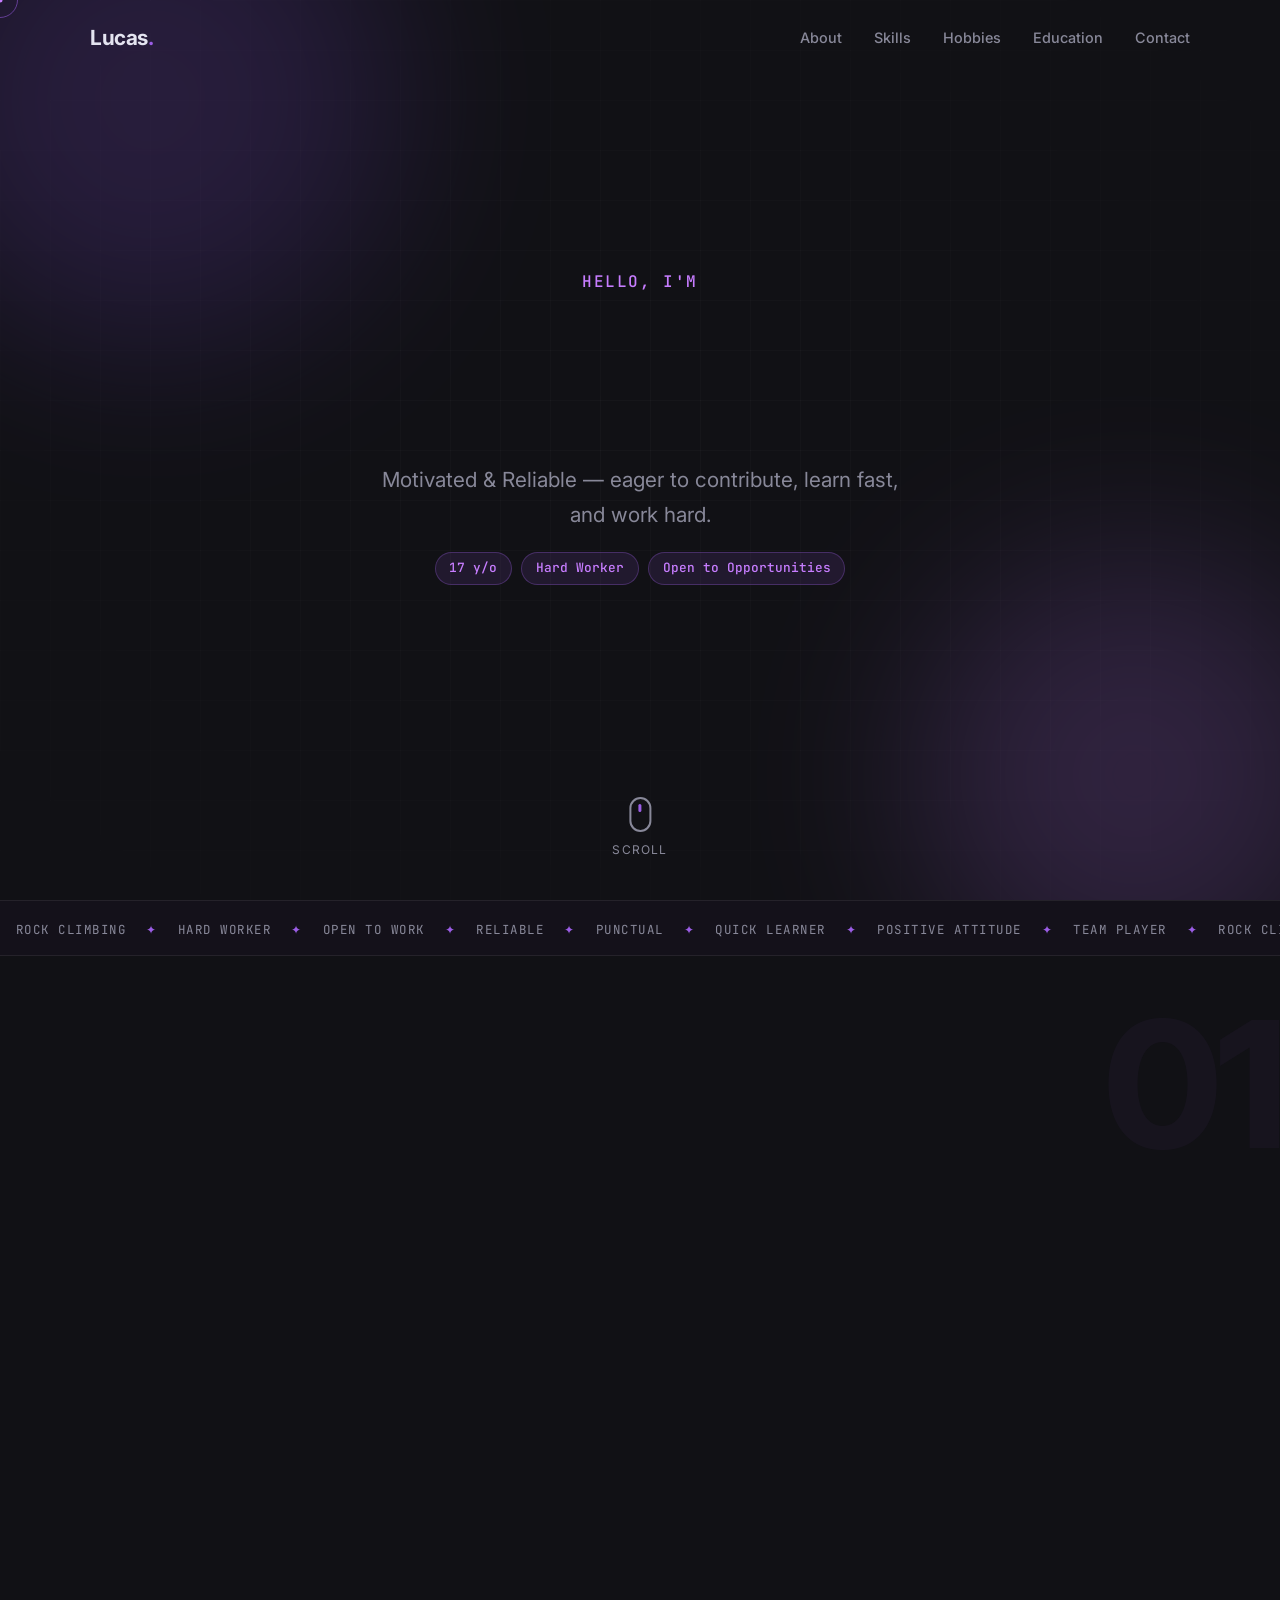
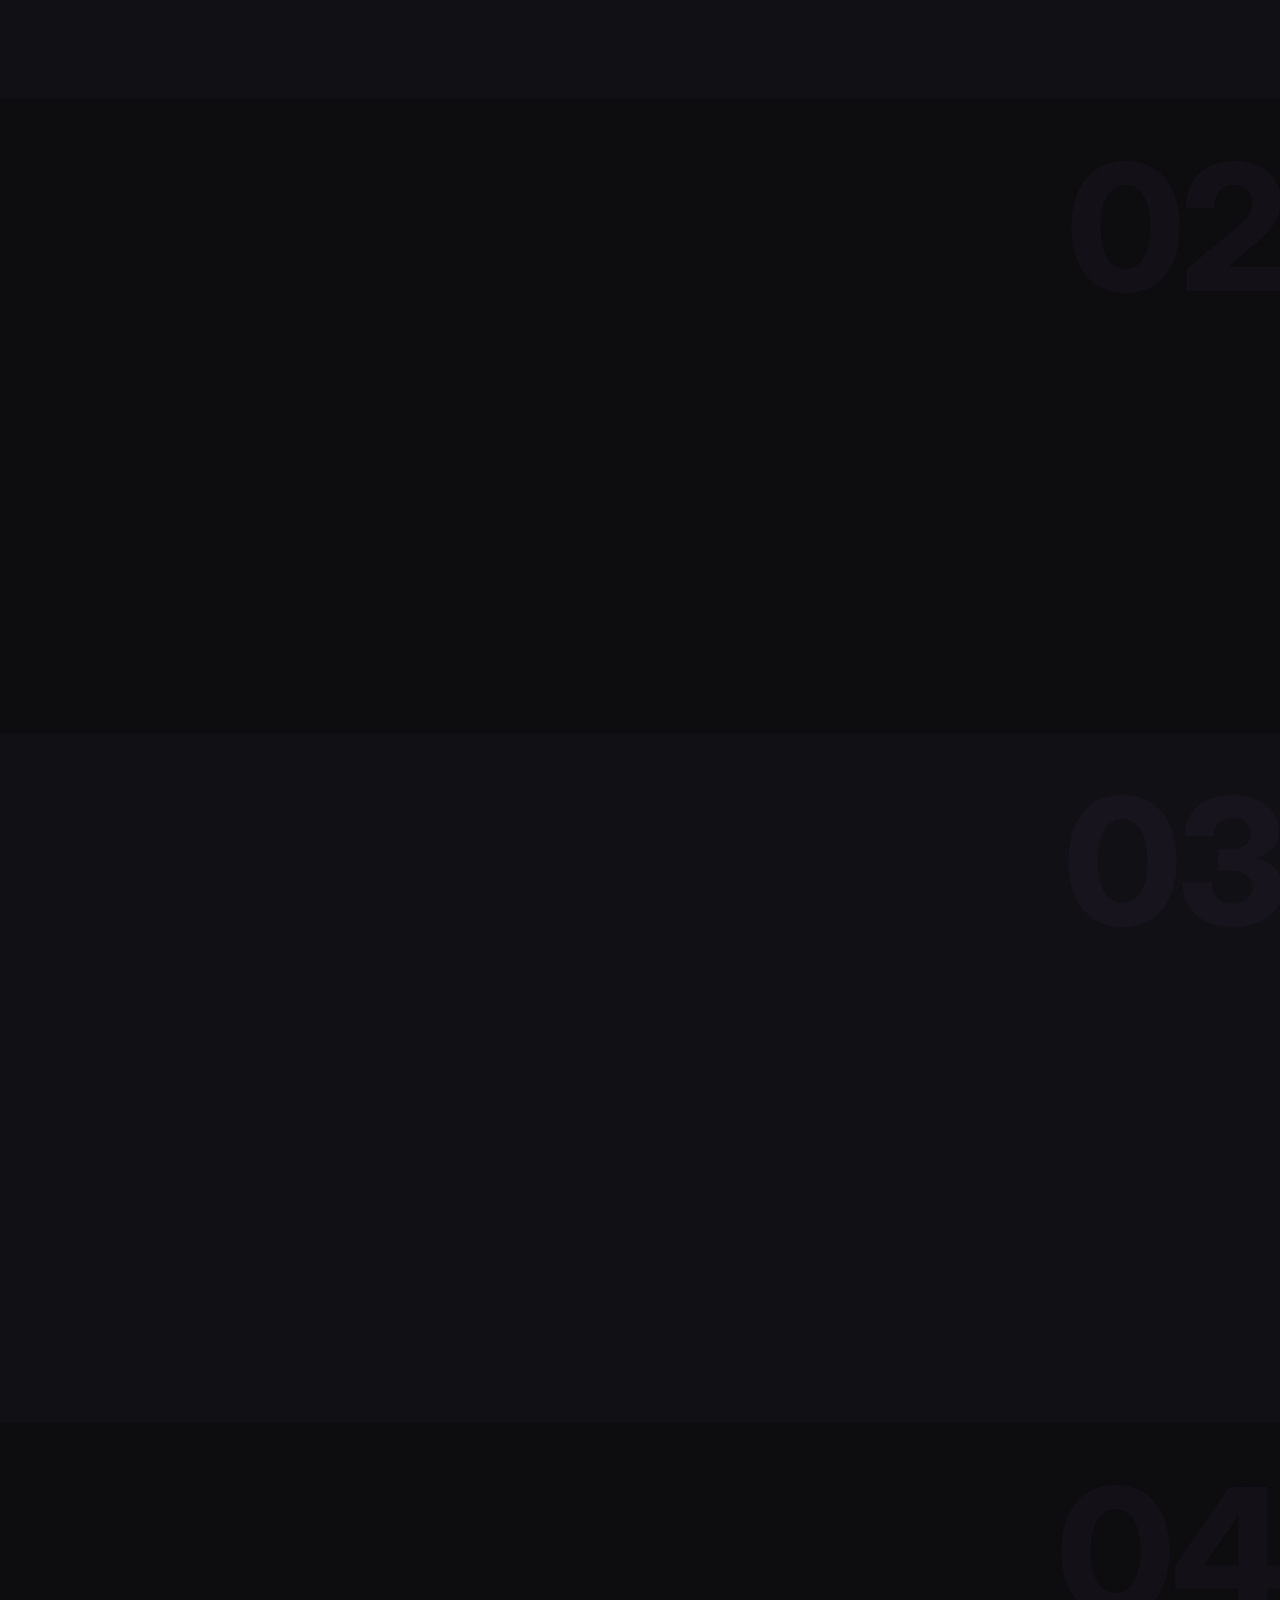
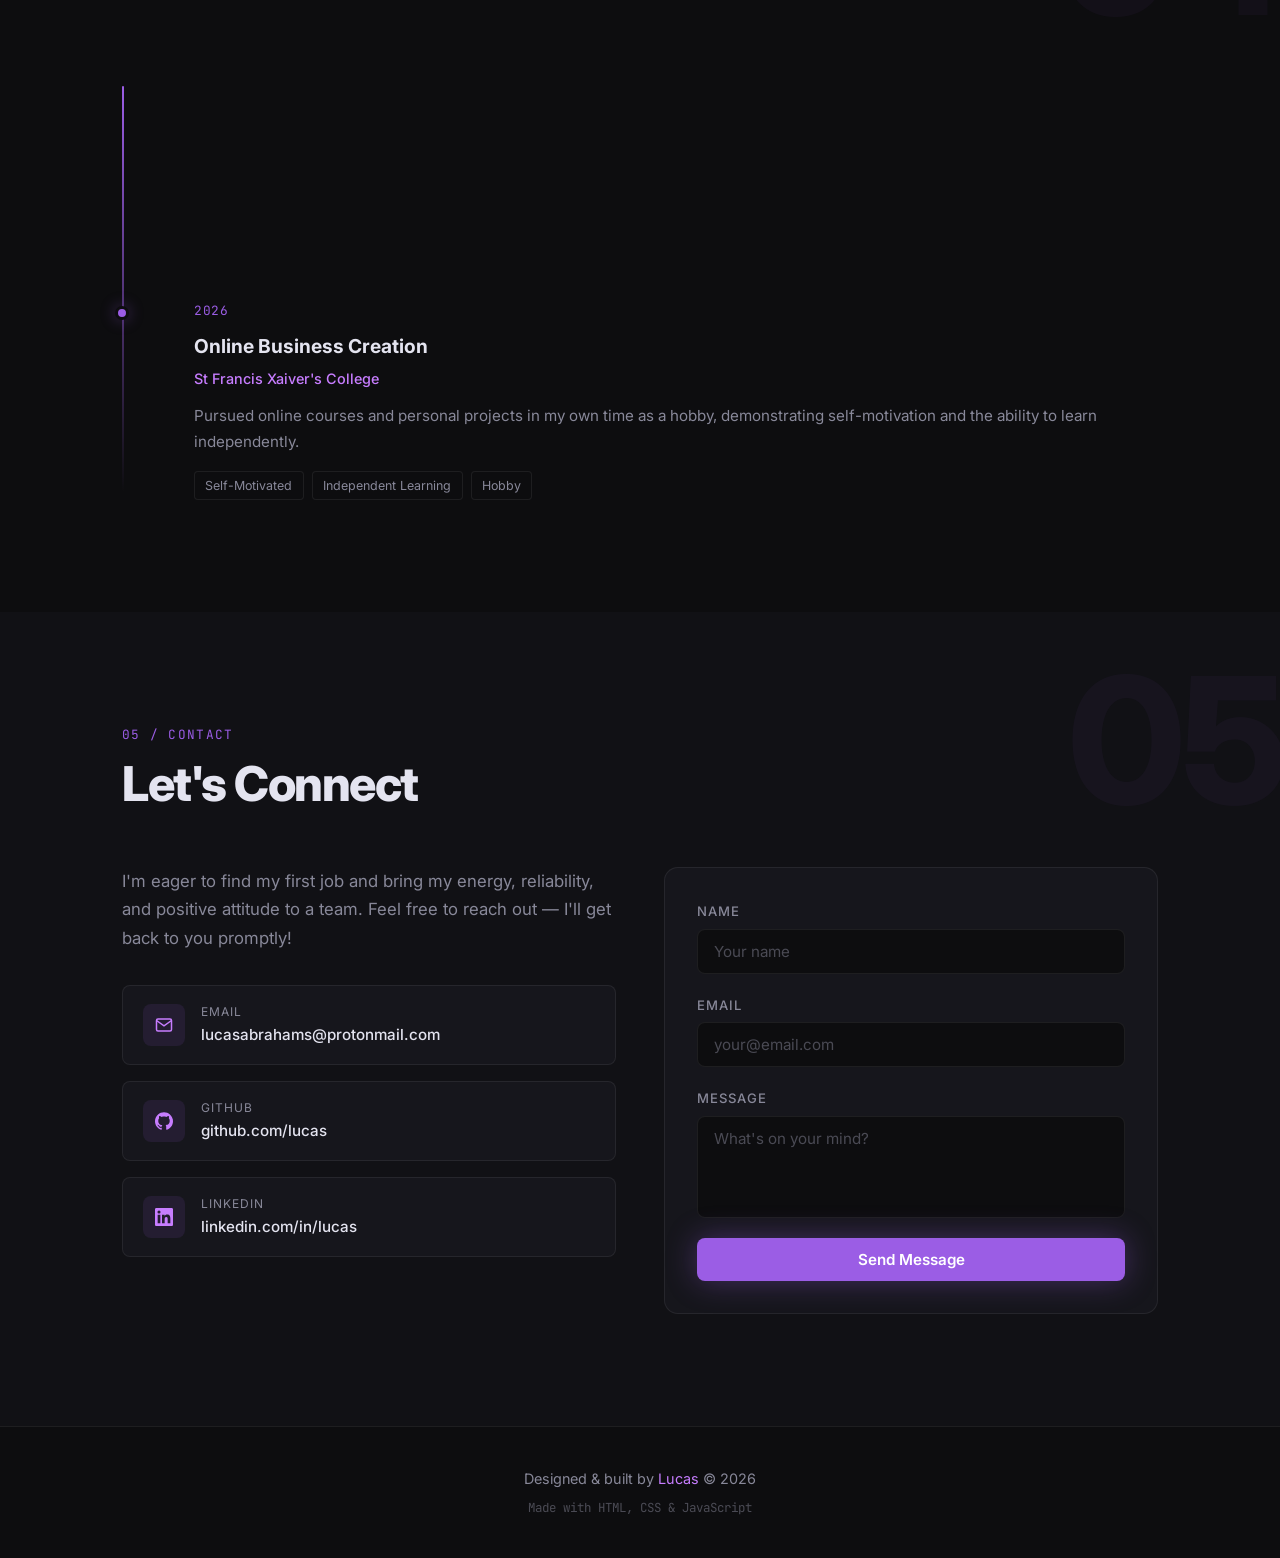
==== main.html @ 0adaca7f "firstPush" ====
<!DOCTYPE html>
<html lang="en">
<head>
  <meta charset="UTF-8" />
  <meta name="viewport" content="width=device-width, initial-scale=1.0" />
  <title>Lucas — Resume</title>
  <link rel="stylesheet" href="style.css" />
  <link rel="preconnect" href="https://fonts.googleapis.com" />
  <link rel="preconnect" href="https://fonts.gstatic.com" crossorigin />
  <link href="https://fonts.googleapis.com/css2?family=Inter:wght@300;400;500;600;700;800&family=JetBrains+Mono:wght@400;500&display=swap" rel="stylesheet" />
</head>
<body>

  <!-- LOADER -->
  <div id="loader">
    <div class="loader-inner">
      <div class="loader-name">Lucas<span class="accent">.</span></div>
      <div class="loader-bar"><div class="loader-fill"></div></div>
    </div>
  </div>

  <!-- CUSTOM CURSOR -->
  <div id="cursor-ring"></div>
  <div id="cursor-dot"></div>

  <!-- SCROLL PROGRESS -->
  <div id="scroll-progress"></div>

  <!-- NAV -->
  <nav id="navbar">
    <div class="nav-inner">
      <span class="nav-logo">Lucas<span class="accent">.</span></span>
      <ul class="nav-links">
        <li><a href="#about">About</a></li>
        <li><a href="#skills">Skills</a></li>
        <li><a href="#projects">Hobbies</a></li>
        <li><a href="#education">Education</a></li>
        <li><a href="#contact">Contact</a></li>
      </ul>
    </div>
  </nav>

  <!-- HERO -->
  <section id="hero">
    <div class="hero-bg">
      <div class="blob blob-1"></div>
      <div class="blob blob-2"></div>
      <div class="grid-overlay"></div>
    </div>
    <div class="hero-content">
      <p class="hero-eyebrow">Hello, I'm</p>
      <h1 class="hero-name" id="hero-name">Lucas</h1>
      <p class="hero-tagline">Motivated &amp; Reliable — eager to contribute, learn fast, and work hard.</p>
      <div class="hero-badges">
        <span class="badge">17 y/o</span>
        <span class="badge">Hard Worker</span>
        <span class="badge">Open to Opportunities</span>
      </div>
      <div class="hero-cta">
        <a href="#about" class="btn btn-primary">About Me</a>
        <a href="#contact" class="btn btn-ghost">Get in Touch</a>
      </div>
    </div>
    <div class="scroll-indicator">
      <div class="mouse"><div class="wheel"></div></div>
      <span>Scroll</span>
    </div>
  </section>

  <!-- MARQUEE -->
  <div class="marquee-strip">
    <div class="marquee-track">
      <span>Rock Climbing</span><span class="msep">✦</span>
      <span>Hard Worker</span><span class="msep">✦</span>
      <span>Open to Work</span><span class="msep">✦</span>
      <span>Reliable</span><span class="msep">✦</span>
      <span>Punctual</span><span class="msep">✦</span>
      <span>Quick Learner</span><span class="msep">✦</span>
      <span>Positive Attitude</span><span class="msep">✦</span>
      <span>Team Player</span><span class="msep">✦</span>
      <span>Rock Climbing</span><span class="msep">✦</span>
      <span>Hard Worker</span><span class="msep">✦</span>
      <span>Open to Work</span><span class="msep">✦</span>
      <span>Reliable</span><span class="msep">✦</span>
      <span>Punctual</span><span class="msep">✦</span>
      <span>Quick Learner</span><span class="msep">✦</span>
      <span>Positive Attitude</span><span class="msep">✦</span>
      <span>Team Player</span><span class="msep">✦</span>
    </div>
  </div>

  <!-- ABOUT -->
  <section id="about">
    <span class="section-num">01</span>
    <div class="container">
      <div class="section-header reveal">
        <span class="section-tag">01 / About</span>
        <h2>Who I Am</h2>
      </div>
      <div class="about-grid">
        <div class="about-text reveal-left">
          <p>I'm a 17-year-old high school student looking for my first job. I'm punctual, reliable, and a fast learner who picks up new skills quickly and works well with others.</p>
          <p>Outside of school, I enjoy rock climbing and tinkering with coding as a hobby. Both have taught me persistence, focus, and how to stay calm under pressure.</p>
          <div class="about-stats">
            <div class="stat">
              <span class="stat-number accent-text">✓</span>
              <span class="stat-label">Punctual &amp; Reliable</span>
            </div>
            <div class="stat">
              <span class="stat-number accent-text">⛰</span>
              <span class="stat-label">Rock Climber</span>
            </div>
            <div class="stat">
              <span class="stat-number accent-text">⚡</span>
              <span class="stat-label">Quick Learner</span>
            </div>
          </div>
        </div>
        <div class="about-card reveal-right">
          <div class="card-inner">
            <div class="profile-avatar">L</div>
            <div class="profile-info">
              <h3>Lucas</h3>
              <p>Student &amp; First-Time Job Seeker</p>
            </div>
            <ul class="profile-details">
              <li><span class="detail-icon">📍</span> <span>Your City, Country</span></li>
              <li><span class="detail-icon">🎓</span> <span>High School Senior</span></li>
              <li><span class="detail-icon">💼</span> <span>Seeking first job</span></li>
              <li><span class="detail-icon">🌐</span> <span>English (Native)</span></li>
            </ul>
          </div>
        </div>
      </div>
    </div>
  </section>

  <!-- SKILLS -->
  <section id="skills">
    <span class="section-num">02</span>
    <div class="container">
      <div class="section-header reveal">
        <span class="section-tag">02 / Skills</span>
        <h2>What I Bring</h2>
      </div>
      <div class="skills-grid">

        <div class="skill-category reveal">
          <h3>Work Skills</h3>
          <div class="tag-cloud">
            <span class="tag">Customer Service</span>
            <span class="tag">Cash Handling</span>
            <span class="tag">Teamwork</span>
            <span class="tag">Attention to Detail</span>
            <span class="tag">Time Management</span>
            <span class="tag">Following Instructions</span>
          </div>
        </div>

        <div class="skill-category reveal">
          <h3>Strengths</h3>
          <div class="tag-cloud">
            <span class="tag">Reliability</span>
            <span class="tag">Punctuality</span>
            <span class="tag">Fast Learner</span>
            <span class="tag">Positive Attitude</span>
            <span class="tag">Self-Motivated</span>
          </div>
        </div>

        <div class="skill-category reveal">
          <h3>Soft Skills</h3>
          <div class="tag-cloud">
            <span class="tag">Communication</span>
            <span class="tag">Problem Solving</span>
            <span class="tag">Team Player</span>
            <span class="tag">Adaptability</span>
            <span class="tag">Creative Thinking</span>
            <span class="tag">Calm Under Pressure</span>
          </div>
        </div>

      </div>
    </div>
  </section>

  <!-- HOBBIES -->
  <section id="projects">
    <span class="section-num">03</span>
    <div class="container">
      <div class="section-header reveal">
        <span class="section-tag">03 / Hobbies</span>
        <h2>What I'm Into</h2>
      </div>
      <div class="projects-grid">

        <div class="project-card reveal-left">
          <div class="project-top">
            <div class="project-icon">🧗</div>
          </div>
          <h3>Rock Climbing</h3>
          <p>I've been climbing for a couple of years and it's become a big part of my life. It's taught me persistence, focus, and how to break big problems into smaller steps — skills I carry into everything I do.</p>
          <div class="project-tags">
            <span>Bouldering</span><span>Top Rope</span><span>Goal Setting</span><span>Persistence</span>
          </div>
        </div>

        <div class="project-card reveal-right">
          <div class="project-top">
            <div class="project-icon">💻</div>
          </div>
          <h3>Coding (Hobby)</h3>
          <p>In my spare time I enjoy tinkering with code — building small projects like Discord bots and websites just for fun. It's helped me develop strong problem-solving skills and an eye for detail.</p>
          <div class="project-tags">
            <span>Python</span><span>JavaScript</span><span>Personal Projects</span>
          </div>
        </div>

      </div>
    </div>
  </section>

  <!-- EDUCATION -->
  <section id="education">
    <span class="section-num">04</span>
    <div class="container">
      <div class="section-header reveal">
        <span class="section-tag">04 / Education</span>
        <h2>My Journey</h2>
      </div>
      <div class="timeline">

        <div class="timeline-item reveal-left">
          <div class="timeline-dot"></div>
          <div class="timeline-content">
            <span class="timeline-date">2022 — Present</span>
            <h3>High School</h3>
            <p class="timeline-org">St Pius Adamstown</p>
            <p>Developing strong work ethic, time management, and communication skills alongside academic studies.</p>
            <div class="timeline-tags">
              <span>Mathematics</span>
              <span>English</span>
              <span>Extracurriculars</span>
            </div>
          </div>
        </div>

        <div class="timeline-item reveal-left">
          <div class="timeline-dot"></div>
          <div class="timeline-content">
            <span class="timeline-date">2026</span>
            <h3>Online Business Creation</h3>
            <p class="timeline-org">St Francis Xaiver's College</p>
            <p>Pursued online courses and personal projects in my own time as a hobby, demonstrating self-motivation and the ability to learn independently.</p>
            <div class="timeline-tags">
              <span>Self-Motivated</span>
              <span>Independent Learning</span>
              <span>Hobby</span>
            </div>
          </div>
        </div>

      </div>
    </div>
  </section>

  <!-- CONTACT -->
  <section id="contact">
    <span class="section-num">05</span>
    <div class="container">
      <div class="section-header reveal">
        <span class="section-tag">05 / Contact</span>
        <h2>Let's Connect</h2>
      </div>
      <div class="contact-grid">
        <div class="contact-text reveal-left">
          <p>I'm eager to find my first job and bring my energy, reliability, and positive attitude to a team. Feel free to reach out — I'll get back to you promptly!</p>
          <div class="contact-links">
            <a href="mailto:lucasabrahams@protonmail.com" class="contact-link">
              <div class="contact-icon">
                <svg viewBox="0 0 24 24" fill="none" stroke="currentColor" stroke-width="2"><path d="M4 4h16c1.1 0 2 .9 2 2v12c0 1.1-.9 2-2 2H4c-1.1 0-2-.9-2-2V6c0-1.1.9-2 2-2z"/><polyline points="22,6 12,13 2,6"/></svg>
              </div>
              <div>
                <span class="contact-label">Email</span>
                <span class="contact-value">lucasabrahams@protonmail.com</span>
              </div>
            </a>
            <a href="https://github.com/TremendousTips" class="contact-link">
              <div class="contact-icon">
                <svg viewBox="0 0 24 24" fill="currentColor"><path d="M12 .297c-6.63 0-12 5.373-12 12 0 5.303 3.438 9.8 8.205 11.385.6.113.82-.258.82-.577 0-.285-.01-1.04-.015-2.04-3.338.724-4.042-1.61-4.042-1.61C4.422 18.07 3.633 17.7 3.633 17.7c-1.087-.744.084-.729.084-.729 1.205.084 1.838 1.236 1.838 1.236 1.07 1.835 2.809 1.305 3.495.998.108-.776.417-1.305.76-1.605-2.665-.3-5.466-1.332-5.466-5.93 0-1.31.465-2.38 1.235-3.22-.135-.303-.54-1.523.105-3.176 0 0 1.005-.322 3.3 1.23.96-.267 1.98-.399 3-.405 1.02.006 2.04.138 3 .405 2.28-1.552 3.285-1.23 3.285-1.23.645 1.653.24 2.873.12 3.176.765.84 1.23 1.91 1.23 3.22 0 4.61-2.805 5.625-5.475 5.92.42.36.81 1.096.81 2.22 0 1.606-.015 2.896-.015 3.286 0 .315.21.69.825.57C20.565 22.092 24 17.592 24 12.297c0-6.627-5.373-12-12-12"/></svg>
              </div>
              <div>
                <span class="contact-label">GitHub</span>
                <span class="contact-value">github.com/lucas</span>
              </div>
            </a>
            <a href="https://linkedin.com/" class="contact-link">
              <div class="contact-icon">
                <svg viewBox="0 0 24 24" fill="currentColor"><path d="M20.447 20.452h-3.554v-5.569c0-1.328-.027-3.037-1.852-3.037-1.853 0-2.136 1.445-2.136 2.939v5.667H9.351V9h3.414v1.561h.046c.477-.9 1.637-1.85 3.37-1.85 3.601 0 4.267 2.37 4.267 5.455v6.286zM5.337 7.433a2.062 2.062 0 01-2.063-2.065 2.064 2.064 0 112.063 2.065zm1.782 13.019H3.555V9h3.564v11.452zM22.225 0H1.771C.792 0 0 .774 0 1.729v20.542C0 23.227.792 24 1.771 24h20.451C23.2 24 24 23.227 24 22.271V1.729C24 .774 23.2 0 22.222 0h.003z"/></svg>
              </div>
              <div>
                <span class="contact-label">LinkedIn</span>
                <span class="contact-value">linkedin.com/in/lucas</span>
              </div>
            </a>
          </div>
        </div>
        <form class="contact-form reveal-right" onsubmit="handleSubmit(event)">
          <div class="form-group">
            <label for="name">Name</label>
            <input type="text" id="name" placeholder="Your name" required />
          </div>
          <div class="form-group">
            <label for="email">Email</label>
            <input type="email" id="email" placeholder="your@email.com" required />
          </div>
          <div class="form-group">
            <label for="message">Message</label>
            <textarea id="message" rows="4" placeholder="What's on your mind?" required></textarea>
          </div>
          <button type="submit" class="btn btn-primary btn-full">Send Message</button>
        </form>
      </div>
    </div>
  </section>

  <!-- FOOTER -->
  <footer>
    <div class="container">
      <p>Designed &amp; built by <span class="accent-text">Lucas</span> &copy; 2026</p>
      <p class="footer-sub">Made with HTML, CSS &amp; JavaScript</p>
    </div>
  </footer>

  <script>
    // ============================================================
    // LOADER
    // ============================================================
    const loader = document.getElementById('loader');

    window.addEventListener('load', () => {
      setTimeout(() => {
        loader.classList.add('hidden');
        startHeroAnimations();
        initObservers();
      }, 1500);
    });

    // ============================================================
    // HERO ANIMATIONS
    // ============================================================
    function startHeroAnimations() {
      // Typewriter for eyebrow
      const eyebrow = document.querySelector('.hero-eyebrow');
      const fullText = eyebrow.textContent;
      eyebrow.textContent = '';
      eyebrow.style.opacity = '1';
      let i = 0;
      const type = setInterval(() => {
        eyebrow.textContent += fullText[i++];
        if (i >= fullText.length) clearInterval(type);
      }, 65);

      // Letter-by-letter name
      const nameEl = document.getElementById('hero-name');
      nameEl.innerHTML = 'Lucas'.split('').map((l, idx) =>
        `<span class="letter" style="animation-delay:${0.15 + idx * 0.1}s">${l}</span>`
      ).join('');

      // Staggered fade-ups for remaining hero elements
      ['.hero-tagline', '.hero-badges', '.hero-cta'].forEach((sel, idx) => {
        const el = document.querySelector(sel);
        setTimeout(() => el.classList.add('visible'), 650 + idx * 180);
      });
    }

    // ============================================================
    // SCROLL REVEAL OBSERVERS
    // ============================================================
    function initObservers() {
      const revealObs = new IntersectionObserver((entries) => {
        entries.forEach(entry => {
          if (entry.isIntersecting) {
            entry.target.classList.add('visible');
            // Float the about card after its reveal finishes
            if (entry.target.classList.contains('about-card')) {
              setTimeout(() => entry.target.classList.add('floating'), 1000);
            }
            revealObs.unobserve(entry.target);
          }
        });
      }, { threshold: 0.1, rootMargin: '0px 0px -60px 0px' });

      document.querySelectorAll('.reveal, .reveal-left, .reveal-right, .reveal-scale').forEach(el => {
        revealObs.observe(el);
      });

      // Stagger tags within each tag-cloud
      document.querySelectorAll('.tag-cloud').forEach(cloud => {
        const tags = cloud.querySelectorAll('.tag');
        tags.forEach((tag, i) => {
          tag.style.opacity = '0';
          tag.style.transform = 'translateY(16px) scale(0.9)';
          tag.style.transition = `opacity 0.45s ease ${i * 0.07}s, transform 0.45s ease ${i * 0.07}s`;
        });
        const tagObs = new IntersectionObserver(entries => {
          entries.forEach(entry => {
            if (entry.isIntersecting) {
              tags.forEach(tag => {
                tag.style.opacity = '1';
                tag.style.transform = 'none';
              });
              tagObs.unobserve(entry.target);
            }
          });
        }, { threshold: 0.2 });
        tagObs.observe(cloud);
      });
    }

    // ============================================================
    // SCROLL PROGRESS BAR
    // ============================================================
    const progressBar = document.getElementById('scroll-progress');
    window.addEventListener('scroll', () => {
      const pct = (window.scrollY / (document.documentElement.scrollHeight - window.innerHeight)) * 100;
      progressBar.style.width = pct + '%';
    }, { passive: true });

    // ============================================================
    // NAVBAR
    // ============================================================
    const navbar = document.getElementById('navbar');
    window.addEventListener('scroll', () => {
      navbar.classList.toggle('scrolled', window.scrollY > 50);
    }, { passive: true });

    // Active nav link highlight
    const sections = document.querySelectorAll('section[id]');
    const navLinks = document.querySelectorAll('.nav-links a');
    window.addEventListener('scroll', () => {
      let current = '';
      sections.forEach(sec => {
        if (window.scrollY >= sec.offsetTop - 120) current = sec.id;
      });
      navLinks.forEach(link => {
        link.classList.toggle('active', link.getAttribute('href') === '#' + current);
      });
    }, { passive: true });

    // ============================================================
    // SMOOTH SCROLL
    // ============================================================
    document.querySelectorAll('a[href^="#"]').forEach(link => {
      link.addEventListener('click', e => {
        e.preventDefault();
        const target = document.querySelector(link.getAttribute('href'));
        if (target) target.scrollIntoView({ behavior: 'smooth' });
      });
    });

    // ============================================================
    // PARALLAX BLOBS
    // ============================================================
    window.addEventListener('mousemove', e => {
      const x = (e.clientX / window.innerWidth - 0.5) * 30;
      const y = (e.clientY / window.innerHeight - 0.5) * 30;
      document.querySelector('.blob-1').style.transform = `translate(${x}px, ${y}px)`;
      document.querySelector('.blob-2').style.transform = `translate(${-x}px, ${-y}px)`;
    }, { passive: true });

    // ============================================================
    // CUSTOM CURSOR
    // ============================================================
    const cursorRing = document.getElementById('cursor-ring');
    const cursorDot = document.getElementById('cursor-dot');
    let cursorX = 0, cursorY = 0, ringX = 0, ringY = 0;

    document.addEventListener('mousemove', e => {
      cursorX = e.clientX;
      cursorY = e.clientY;
      cursorDot.style.left = cursorX + 'px';
      cursorDot.style.top = cursorY + 'px';
    }, { passive: true });

    (function animateCursorRing() {
      ringX += (cursorX - ringX) * 0.13;
      ringY += (cursorY - ringY) * 0.13;
      cursorRing.style.left = ringX + 'px';
      cursorRing.style.top = ringY + 'px';
      requestAnimationFrame(animateCursorRing);
    })();

    document.querySelectorAll('a, button, .skill-category, .project-card, .contact-link, .badge').forEach(el => {
      el.addEventListener('mouseenter', () => document.body.classList.add('cursor-hover'));
      el.addEventListener('mouseleave', () => document.body.classList.remove('cursor-hover'));
    });

    // ============================================================
    // CARD 3D TILT
    // ============================================================
    document.querySelectorAll('.project-card, .skill-category').forEach(card => {
      card.addEventListener('mousemove', e => {
        const rect = card.getBoundingClientRect();
        const x = (e.clientX - rect.left) / rect.width - 0.5;
        const y = (e.clientY - rect.top) / rect.height - 0.5;
        card.style.transform = `perspective(900px) rotateY(${x * 10}deg) rotateX(${-y * 10}deg) translateY(-6px)`;
      });
      card.addEventListener('mouseleave', () => {
        card.style.transform = '';
      });
    });

    // ============================================================
    // FORM HANDLER
    // ============================================================
    function handleSubmit(e) {
      e.preventDefault();
      const btn = e.target.querySelector('button');
      btn.textContent = 'Sent!';
      btn.style.background = 'var(--accent)';
      setTimeout(() => { btn.textContent = 'Send Message'; btn.style.background = ''; }, 3000);
    }
  </script>
</body>
</html>
---- style.css ----
/* ============================================
   ROOT & VARIABLES
   ============================================ */
:root {
  --bg:          #0d0d0f;
  --bg-2:        #111115;
  --bg-card:     #16161c;
  --border:      rgba(255,255,255,0.07);
  --text:        #e4e4f0;
  --text-muted:  #888899;
  --accent:      #9b5de5;
  --accent-2:    #c77dff;
  --accent-glow: rgba(155, 93, 229, 0.35);
  --radius:      14px;
  --radius-sm:   8px;
  --transition:  0.3s cubic-bezier(0.25, 0.46, 0.45, 0.94);
}

/* ============================================
   RESET & BASE
   ============================================ */
*, *::before, *::after { box-sizing: border-box; margin: 0; padding: 0; }

html { scroll-behavior: smooth; }

body {
  font-family: 'Inter', system-ui, sans-serif;
  background: var(--bg);
  color: var(--text);
  line-height: 1.7;
  overflow-x: hidden;
}

a { color: inherit; text-decoration: none; }

img { max-width: 100%; }

::selection { background: var(--accent); color: #fff; }

::-webkit-scrollbar { width: 6px; }
::-webkit-scrollbar-track { background: var(--bg); }
::-webkit-scrollbar-thumb { background: var(--accent); border-radius: 3px; }

/* ============================================
   UTILITIES
   ============================================ */
.container {
  max-width: 1100px;
  margin: 0 auto;
  padding: 0 2rem;
}

.accent { color: var(--accent); }
.accent-text { color: var(--accent-2); }

/* ============================================
   SCROLL REVEAL ANIMATION
   ============================================ */
.reveal {
  opacity: 0;
  transform: translateY(50px);
  transition: opacity 0.9s cubic-bezier(0.16, 1, 0.3, 1),
              transform 0.9s cubic-bezier(0.16, 1, 0.3, 1);
}

.reveal.visible {
  opacity: 1;
  transform: none;
}

/* Staggered delay for siblings */
.reveal:nth-child(2) { transition-delay: 0.1s; }
.reveal:nth-child(3) { transition-delay: 0.2s; }
.reveal:nth-child(4) { transition-delay: 0.3s; }

/* ============================================
   NAVBAR
   ============================================ */
#navbar {
  position: fixed;
  top: 0;
  left: 0;
  right: 0;
  z-index: 100;
  padding: 1.25rem 2rem;
  transition: var(--transition);
}

#navbar.scrolled {
  background: rgba(13, 13, 15, 0.85);
  backdrop-filter: blur(20px);
  -webkit-backdrop-filter: blur(20px);
  border-bottom: 1px solid var(--border);
  padding: 0.9rem 2rem;
}

.nav-inner {
  max-width: 1100px;
  margin: 0 auto;
  display: flex;
  align-items: center;
  justify-content: space-between;
}

.nav-logo {
  font-size: 1.3rem;
  font-weight: 700;
  letter-spacing: -0.5px;
}

.nav-links {
  list-style: none;
  display: flex;
  gap: 2rem;
}

.nav-links a {
  font-size: 0.9rem;
  font-weight: 500;
  color: var(--text-muted);
  transition: color var(--transition);
  position: relative;
}

.nav-links a::after {
  content: '';
  position: absolute;
  bottom: -3px;
  left: 0;
  width: 0;
  height: 2px;
  background: var(--accent);
  border-radius: 2px;
  transition: width var(--transition);
}

.nav-links a:hover,
.nav-links a.active {
  color: var(--text);
}

.nav-links a:hover::after,
.nav-links a.active::after {
  width: 100%;
}

/* ============================================
   HERO
   ============================================ */
#hero {
  min-height: 100vh;
  display: flex;
  flex-direction: column;
  align-items: center;
  justify-content: center;
  position: relative;
  text-align: center;
  padding: 6rem 2rem 4rem;
  overflow: hidden;
}

.hero-bg {
  position: absolute;
  inset: 0;
  z-index: 0;
}

.blob {
  position: absolute;
  border-radius: 50%;
  filter: blur(90px);
  opacity: 0.18;
  transition: transform 0.1s ease-out;
}

.blob-1 {
  width: 500px;
  height: 500px;
  background: radial-gradient(circle, #9b5de5, #6a3de8);
  top: -150px;
  left: -100px;
}

.blob-2 {
  width: 450px;
  height: 450px;
  background: radial-gradient(circle, #c77dff, #9b5de5);
  bottom: -100px;
  right: -80px;
}

.grid-overlay {
  position: absolute;
  inset: 0;
  background-image:
    linear-gradient(rgba(255,255,255,0.025) 1px, transparent 1px),
    linear-gradient(90deg, rgba(255,255,255,0.025) 1px, transparent 1px);
  background-size: 50px 50px;
  mask-image: radial-gradient(ellipse 80% 80% at 50% 50%, black, transparent);
}

.hero-content {
  position: relative;
  z-index: 1;
  display: flex;
  flex-direction: column;
  align-items: center;
  gap: 1.2rem;
}

.hero-eyebrow {
  font-size: 1rem;
  font-weight: 500;
  color: var(--accent-2);
  letter-spacing: 0.1em;
  text-transform: uppercase;
  font-family: 'JetBrains Mono', monospace;
}

.hero-name {
  font-size: clamp(4rem, 12vw, 8rem);
  font-weight: 800;
  letter-spacing: -3px;
  line-height: 1;
  background: linear-gradient(135deg, #fff 0%, var(--accent-2) 60%, var(--accent) 100%);
  -webkit-background-clip: text;
  -webkit-text-fill-color: transparent;
  background-clip: text;
}

.hero-tagline {
  font-size: clamp(1rem, 2.5vw, 1.3rem);
  color: var(--text-muted);
  max-width: 520px;
}

.hero-badges {
  display: flex;
  flex-wrap: wrap;
  gap: 0.6rem;
  justify-content: center;
}

.badge {
  background: rgba(155, 93, 229, 0.12);
  border: 1px solid rgba(155, 93, 229, 0.3);
  color: var(--accent-2);
  padding: 0.3rem 0.85rem;
  border-radius: 999px;
  font-size: 0.8rem;
  font-weight: 500;
  font-family: 'JetBrains Mono', monospace;
}

.hero-cta {
  display: flex;
  gap: 1rem;
  flex-wrap: wrap;
  justify-content: center;
  margin-top: 0.5rem;
}

/* ============================================
   BUTTONS
   ============================================ */
.btn {
  display: inline-flex;
  align-items: center;
  gap: 0.5rem;
  padding: 0.75rem 1.75rem;
  border-radius: var(--radius-sm);
  font-size: 0.95rem;
  font-weight: 600;
  cursor: pointer;
  border: none;
  transition: all var(--transition);
  font-family: inherit;
}

.btn-primary {
  background: var(--accent);
  color: #fff;
  box-shadow: 0 0 30px var(--accent-glow);
}

.btn-primary:hover {
  background: var(--accent-2);
  box-shadow: 0 0 50px rgba(155, 93, 229, 0.55);
  transform: translateY(-2px);
}

.btn-ghost {
  background: transparent;
  color: var(--text);
  border: 1px solid var(--border);
}

.btn-ghost:hover {
  border-color: var(--accent);
  color: var(--accent-2);
  transform: translateY(-2px);
}

.btn-full { width: 100%; justify-content: center; }

/* ============================================
   SCROLL INDICATOR
   ============================================ */
.scroll-indicator {
  position: absolute;
  bottom: 2.5rem;
  left: 50%;
  transform: translateX(-50%);
  display: flex;
  flex-direction: column;
  align-items: center;
  gap: 0.5rem;
  color: var(--text-muted);
  font-size: 0.75rem;
  letter-spacing: 0.1em;
  text-transform: uppercase;
  animation: bounce 2s ease-in-out infinite;
}

.mouse {
  width: 22px;
  height: 35px;
  border: 2px solid var(--text-muted);
  border-radius: 12px;
  display: flex;
  justify-content: center;
  padding-top: 5px;
}

.wheel {
  width: 3px;
  height: 8px;
  background: var(--accent);
  border-radius: 2px;
  animation: scroll-wheel 1.5s ease-in-out infinite;
}

@keyframes scroll-wheel {
  0%, 100% { opacity: 1; transform: translateY(0); }
  50% { opacity: 0.4; transform: translateY(6px); }
}

@keyframes bounce {
  0%, 100% { transform: translateX(-50%) translateY(0); }
  50% { transform: translateX(-50%) translateY(-6px); }
}

/* ============================================
   SECTIONS
   ============================================ */
section {
  padding: 7rem 0;
}

section:nth-child(even) {
  background: var(--bg-2);
}

.section-header {
  margin-bottom: 3.5rem;
}

.section-tag {
  font-family: 'JetBrains Mono', monospace;
  font-size: 0.8rem;
  color: var(--accent);
  letter-spacing: 0.1em;
  text-transform: uppercase;
  display: block;
  margin-bottom: 0.75rem;
}

.section-header h2 {
  font-size: clamp(2rem, 5vw, 3rem);
  font-weight: 800;
  letter-spacing: -1.5px;
  line-height: 1.1;
}

/* ============================================
   ABOUT
   ============================================ */
.about-grid {
  display: grid;
  grid-template-columns: 1fr 320px;
  gap: 3rem;
  align-items: start;
}

.about-text p {
  color: var(--text-muted);
  margin-bottom: 1.2rem;
  font-size: 1.05rem;
}

.about-stats {
  display: flex;
  gap: 2.5rem;
  margin-top: 2rem;
}

.stat { display: flex; flex-direction: column; }

.stat-number {
  font-size: 2.5rem;
  font-weight: 800;
  letter-spacing: -1px;
  line-height: 1;
}

.stat-label {
  font-size: 0.8rem;
  color: var(--text-muted);
  margin-top: 0.25rem;
  font-weight: 500;
}

.about-card {
  background: var(--bg-card);
  border: 1px solid var(--border);
  border-radius: var(--radius);
  overflow: hidden;
}

.card-inner { padding: 2rem; }

.profile-avatar {
  width: 70px;
  height: 70px;
  border-radius: 50%;
  background: linear-gradient(135deg, var(--accent), var(--accent-2));
  display: flex;
  align-items: center;
  justify-content: center;
  font-size: 2rem;
  font-weight: 800;
  color: #fff;
  margin-bottom: 1rem;
  box-shadow: 0 0 30px var(--accent-glow);
}

.profile-info h3 {
  font-size: 1.2rem;
  font-weight: 700;
  margin-bottom: 0.15rem;
}

.profile-info p { color: var(--accent-2); font-size: 0.9rem; margin-bottom: 1.25rem; }

.profile-details {
  list-style: none;
  display: flex;
  flex-direction: column;
  gap: 0.75rem;
}

.profile-details li {
  display: flex;
  align-items: center;
  gap: 0.75rem;
  font-size: 0.9rem;
  color: var(--text-muted);
}

.detail-icon { font-size: 1rem; }

/* ============================================
   SKILLS
   ============================================ */
.skills-grid {
  display: grid;
  grid-template-columns: 1fr 1fr 1fr;
  gap: 1.5rem;
}

.skill-category {
  background: var(--bg-card);
  border: 1px solid var(--border);
  border-radius: var(--radius);
  padding: 1.75rem;
  transition: border-color var(--transition), transform var(--transition);
}

.skill-category:hover {
  border-color: rgba(155, 93, 229, 0.3);
  transform: translateY(-4px);
}

.skill-category h3 {
  font-size: 1rem;
  font-weight: 600;
  margin-bottom: 1.5rem;
  color: var(--accent-2);
  letter-spacing: 0.05em;
  text-transform: uppercase;
  font-size: 0.8rem;
}

.skill-list { display: flex; flex-direction: column; gap: 1rem; }

.skill-item { display: flex; flex-direction: column; gap: 0.4rem; }

.skill-name { font-size: 0.9rem; font-weight: 500; }

.skill-bar {
  height: 5px;
  background: var(--border);
  border-radius: 3px;
  overflow: hidden;
}

.skill-fill {
  height: 100%;
  width: 0;
  background: linear-gradient(90deg, var(--accent), var(--accent-2));
  border-radius: 3px;
  transition: width 1s ease 0.3s;
}

.skill-item.visible .skill-fill { width: var(--pct); }

.tag-cloud {
  display: flex;
  flex-wrap: wrap;
  gap: 0.5rem;
}

.tag {
  background: rgba(155, 93, 229, 0.1);
  border: 1px solid rgba(155, 93, 229, 0.2);
  color: var(--text-muted);
  padding: 0.35rem 0.75rem;
  border-radius: 999px;
  font-size: 0.8rem;
  transition: all var(--transition);
}

.tag:hover {
  background: rgba(155, 93, 229, 0.2);
  color: var(--accent-2);
  border-color: var(--accent);
}

/* ============================================
   PROJECTS
   ============================================ */
.projects-grid {
  display: grid;
  grid-template-columns: repeat(2, 1fr);
  gap: 1.5rem;
}

.project-card {
  background: var(--bg-card);
  border: 1px solid var(--border);
  border-radius: var(--radius);
  padding: 2rem;
  display: flex;
  flex-direction: column;
  gap: 1rem;
  transition: border-color var(--transition), transform var(--transition), box-shadow var(--transition);
}

.project-card:hover {
  border-color: rgba(155, 93, 229, 0.4);
  transform: translateY(-6px);
  box-shadow: 0 20px 60px rgba(0,0,0,0.4), 0 0 40px var(--accent-glow);
}

.project-top {
  display: flex;
  align-items: center;
  justify-content: space-between;
}

.project-icon { font-size: 2rem; }

.project-links {
  display: flex;
  gap: 0.75rem;
}

.icon-link {
  width: 36px;
  height: 36px;
  display: flex;
  align-items: center;
  justify-content: center;
  border-radius: var(--radius-sm);
  border: 1px solid var(--border);
  color: var(--text-muted);
  transition: all var(--transition);
}

.icon-link svg { width: 16px; height: 16px; }

.icon-link:hover {
  border-color: var(--accent);
  color: var(--accent-2);
  background: rgba(155, 93, 229, 0.1);
}

.project-card h3 {
  font-size: 1.15rem;
  font-weight: 700;
}

.project-card p { color: var(--text-muted); font-size: 0.92rem; line-height: 1.65; }

.project-tags {
  display: flex;
  gap: 0.5rem;
  flex-wrap: wrap;
  margin-top: auto;
}

.project-tags span {
  font-family: 'JetBrains Mono', monospace;
  font-size: 0.75rem;
  color: var(--accent-2);
  background: rgba(155, 93, 229, 0.1);
  padding: 0.2rem 0.6rem;
  border-radius: 4px;
}

/* ============================================
   TIMELINE / EDUCATION
   ============================================ */
.timeline {
  position: relative;
  padding-left: 2rem;
}

.timeline::before {
  content: '';
  position: absolute;
  left: 0;
  top: 8px;
  bottom: 8px;
  width: 2px;
  background: linear-gradient(to bottom, var(--accent), transparent);
  border-radius: 2px;
}

.timeline-item {
  position: relative;
  padding-left: 2.5rem;
  padding-bottom: 3rem;
}

.timeline-item:last-child { padding-bottom: 0; }

.timeline-dot {
  position: absolute;
  left: -2.45rem;
  top: 6px;
  width: 14px;
  height: 14px;
  border-radius: 50%;
  background: var(--accent);
  border: 3px solid var(--bg);
  box-shadow: 0 0 15px var(--accent-glow);
}

.timeline-date {
  font-family: 'JetBrains Mono', monospace;
  font-size: 0.8rem;
  color: var(--accent);
  letter-spacing: 0.05em;
  display: block;
  margin-bottom: 0.5rem;
}

.timeline-content h3 {
  font-size: 1.2rem;
  font-weight: 700;
  margin-bottom: 0.25rem;
}

.timeline-org {
  color: var(--accent-2);
  font-size: 0.9rem;
  font-weight: 500;
  margin-bottom: 0.75rem;
}

.timeline-content > p:last-of-type {
  color: var(--text-muted);
  font-size: 0.95rem;
  margin-bottom: 1rem;
}

.timeline-tags {
  display: flex;
  gap: 0.5rem;
  flex-wrap: wrap;
}

.timeline-tags span {
  font-size: 0.78rem;
  padding: 0.2rem 0.65rem;
  background: var(--bg);
  border: 1px solid var(--border);
  border-radius: 4px;
  color: var(--text-muted);
}

/* ============================================
   CONTACT
   ============================================ */
.contact-grid {
  display: grid;
  grid-template-columns: 1fr 1fr;
  gap: 3rem;
  align-items: start;
}

.contact-text p {
  color: var(--text-muted);
  font-size: 1.05rem;
  margin-bottom: 2rem;
}

.contact-links {
  display: flex;
  flex-direction: column;
  gap: 1rem;
}

.contact-link {
  display: flex;
  align-items: center;
  gap: 1rem;
  padding: 1rem 1.25rem;
  background: var(--bg-card);
  border: 1px solid var(--border);
  border-radius: var(--radius-sm);
  transition: all var(--transition);
}

.contact-link:hover {
  border-color: var(--accent);
  transform: translateX(4px);
  background: rgba(155, 93, 229, 0.06);
}

.contact-icon {
  width: 42px;
  height: 42px;
  display: flex;
  align-items: center;
  justify-content: center;
  background: rgba(155, 93, 229, 0.1);
  border-radius: var(--radius-sm);
  color: var(--accent-2);
  flex-shrink: 0;
}

.contact-icon svg { width: 18px; height: 18px; }

.contact-label {
  display: block;
  font-size: 0.75rem;
  color: var(--text-muted);
  text-transform: uppercase;
  letter-spacing: 0.08em;
}

.contact-value {
  display: block;
  font-size: 0.95rem;
  font-weight: 500;
  color: var(--text);
}

/* FORM */
.contact-form {
  background: var(--bg-card);
  border: 1px solid var(--border);
  border-radius: var(--radius);
  padding: 2rem;
  display: flex;
  flex-direction: column;
  gap: 1.25rem;
}

.form-group {
  display: flex;
  flex-direction: column;
  gap: 0.4rem;
}

.form-group label {
  font-size: 0.82rem;
  font-weight: 500;
  color: var(--text-muted);
  text-transform: uppercase;
  letter-spacing: 0.08em;
}

.form-group input,
.form-group textarea {
  background: var(--bg);
  border: 1px solid var(--border);
  border-radius: var(--radius-sm);
  color: var(--text);
  padding: 0.75rem 1rem;
  font-family: inherit;
  font-size: 0.95rem;
  transition: border-color var(--transition), box-shadow var(--transition);
  resize: none;
}

.form-group input:focus,
.form-group textarea:focus {
  outline: none;
  border-color: var(--accent);
  box-shadow: 0 0 0 3px rgba(155, 93, 229, 0.15);
}

.form-group input::placeholder,
.form-group textarea::placeholder { color: rgba(136, 136, 153, 0.5); }

/* ============================================
   FOOTER
   ============================================ */
footer {
  border-top: 1px solid var(--border);
  padding: 2.5rem 0;
  text-align: center;
}

footer p {
  color: var(--text-muted);
  font-size: 0.9rem;
}

.footer-sub {
  font-size: 0.78rem;
  margin-top: 0.35rem;
  opacity: 0.5;
  font-family: 'JetBrains Mono', monospace;
}

/* ============================================
   RESPONSIVE
   ============================================ */
@media (max-width: 900px) {
  .about-grid       { grid-template-columns: 1fr; }
  .about-card       { max-width: 360px; }
  .skills-grid      { grid-template-columns: 1fr 1fr; }
  .projects-grid    { grid-template-columns: 1fr; }
  .contact-grid     { grid-template-columns: 1fr; }
}

@media (max-width: 600px) {
  .nav-links        { display: none; }
  .skills-grid      { grid-template-columns: 1fr; }
  .hero-name        { letter-spacing: -2px; }
  .about-stats      { gap: 1.5rem; }
  section           { padding: 5rem 0; }
}

/* ============================================
   LOADER
   ============================================ */
#loader {
  position: fixed;
  inset: 0;
  z-index: 9999;
  background: var(--bg);
  display: flex;
  align-items: center;
  justify-content: center;
  transition: opacity 0.7s ease 0.1s, visibility 0.7s ease 0.1s;
}

#loader.hidden {
  opacity: 0;
  visibility: hidden;
  pointer-events: none;
}

.loader-inner { text-align: center; }

.loader-name {
  font-size: clamp(3rem, 10vw, 6rem);
  font-weight: 800;
  letter-spacing: -3px;
  background: linear-gradient(135deg, #fff 0%, var(--accent-2) 60%, var(--accent) 100%);
  -webkit-background-clip: text;
  -webkit-text-fill-color: transparent;
  background-clip: text;
  animation: loader-in 0.8s cubic-bezier(0.16, 1, 0.3, 1) both;
}

.loader-bar {
  width: 160px;
  height: 2px;
  background: rgba(255,255,255,0.08);
  border-radius: 2px;
  margin: 1.5rem auto 0;
  overflow: hidden;
}

.loader-fill {
  height: 100%;
  background: linear-gradient(90deg, var(--accent), var(--accent-2));
  border-radius: 2px;
  animation: loader-progress 1.3s cubic-bezier(0.25, 0.46, 0.45, 0.94) both;
}

@keyframes loader-in {
  from { opacity: 0; transform: translateY(30px); }
  to   { opacity: 1; transform: none; }
}

@keyframes loader-progress {
  from { width: 0; }
  to   { width: 100%; }
}

/* ============================================
   SCROLL PROGRESS BAR
   ============================================ */
#scroll-progress {
  position: fixed;
  top: 0;
  left: 0;
  height: 3px;
  width: 0;
  background: linear-gradient(90deg, var(--accent), var(--accent-2));
  z-index: 101;
  box-shadow: 0 0 12px var(--accent-glow);
  transition: width 0.08s linear;
}

/* ============================================
   CUSTOM CURSOR
   ============================================ */
#cursor-ring {
  position: fixed;
  width: 36px;
  height: 36px;
  border: 1.5px solid rgba(155, 93, 229, 0.55);
  border-radius: 50%;
  pointer-events: none;
  z-index: 9997;
  transform: translate(-50%, -50%);
  transition: width 0.25s ease, height 0.25s ease,
              background 0.25s ease, border-color 0.25s ease;
}

#cursor-dot {
  position: fixed;
  width: 5px;
  height: 5px;
  background: var(--accent-2);
  border-radius: 50%;
  pointer-events: none;
  z-index: 9998;
  transform: translate(-50%, -50%);
}

body.cursor-hover #cursor-ring {
  width: 58px;
  height: 58px;
  background: rgba(155, 93, 229, 0.08);
  border-color: var(--accent-2);
}

@media (hover: none), (pointer: coarse) {
  #cursor-ring, #cursor-dot { display: none; }
}

/* ============================================
   MARQUEE
   ============================================ */
.marquee-strip {
  overflow: hidden;
  background: rgba(155, 93, 229, 0.05);
  border-top: 1px solid var(--border);
  border-bottom: 1px solid var(--border);
  padding: 0.85rem 0;
  white-space: nowrap;
}

.marquee-track {
  display: inline-flex;
  align-items: center;
  animation: marquee-scroll 30s linear infinite;
  font-family: 'JetBrains Mono', monospace;
  font-size: 0.78rem;
  color: var(--text-muted);
  letter-spacing: 0.12em;
  text-transform: uppercase;
}

.marquee-track span { padding: 0 1rem; }
.msep { color: var(--accent) !important; padding: 0 0.25rem !important; }

@keyframes marquee-scroll {
  from { transform: translateX(0); }
  to   { transform: translateX(-50%); }
}

/* ============================================
   REVEAL VARIANTS
   ============================================ */
.reveal-left {
  opacity: 0;
  transform: translateX(-60px);
  transition: opacity 0.9s cubic-bezier(0.16, 1, 0.3, 1),
              transform 0.9s cubic-bezier(0.16, 1, 0.3, 1);
}

.reveal-right {
  opacity: 0;
  transform: translateX(60px);
  transition: opacity 0.9s cubic-bezier(0.16, 1, 0.3, 1),
              transform 0.9s cubic-bezier(0.16, 1, 0.3, 1);
}

.reveal-scale {
  opacity: 0;
  transform: scale(0.88);
  transition: opacity 0.9s cubic-bezier(0.16, 1, 0.3, 1),
              transform 0.9s cubic-bezier(0.16, 1, 0.3, 1);
}

.reveal-left.visible,
.reveal-right.visible,
.reveal-scale.visible {
  opacity: 1;
  transform: none;
}

/* ============================================
   HERO ELEMENT ANIMATIONS
   ============================================ */
.hero-eyebrow {
  opacity: 0;
}

.hero-tagline,
.hero-badges,
.hero-cta {
  opacity: 0;
  transform: translateY(24px);
  transition: opacity 0.75s cubic-bezier(0.16, 1, 0.3, 1),
              transform 0.75s cubic-bezier(0.16, 1, 0.3, 1);
}

.hero-tagline.visible,
.hero-badges.visible,
.hero-cta.visible {
  opacity: 1;
  transform: none;
}

/* Hero name letter split */
#hero-name { perspective: 600px; }

.letter {
  display: inline-block;
  opacity: 0;
  transform: translateY(70px) rotateX(45deg);
  animation: letter-reveal 0.65s cubic-bezier(0.16, 1, 0.3, 1) forwards;
}

@keyframes letter-reveal {
  to { opacity: 1; transform: none; }
}

/* ============================================
   SECTION NUMBER WATERMARKS
   ============================================ */
section { position: relative; overflow: hidden; }

section > .container { position: relative; z-index: 1; }

.section-num {
  position: absolute;
  right: -0.25rem;
  top: 2.5rem;
  font-size: clamp(5rem, 14vw, 11rem);
  font-weight: 800;
  color: rgba(155, 93, 229, 0.045);
  letter-spacing: -4px;
  pointer-events: none;
  user-select: none;
  line-height: 1;
  z-index: 0;
  font-family: 'Inter', sans-serif;
}

/* ============================================
   FLOATING ABOUT CARD
   ============================================ */
@keyframes float-card {
  0%, 100% { transform: translateY(0); }
  50%       { transform: translateY(-10px); }
}

.about-card.floating {
  animation: float-card 6s ease-in-out infinite;
}

/* ============================================
   TIMELINE DOT PULSE
   ============================================ */
@keyframes dot-pulse {
  0%, 100% { box-shadow: 0 0 0 0 rgba(155, 93, 229, 0.5), 0 0 15px var(--accent-glow); }
  60%       { box-shadow: 0 0 0 8px rgba(155, 93, 229, 0), 0 0 15px var(--accent-glow); }
}

.timeline-dot { animation: dot-pulse 2.8s ease-in-out infinite; }
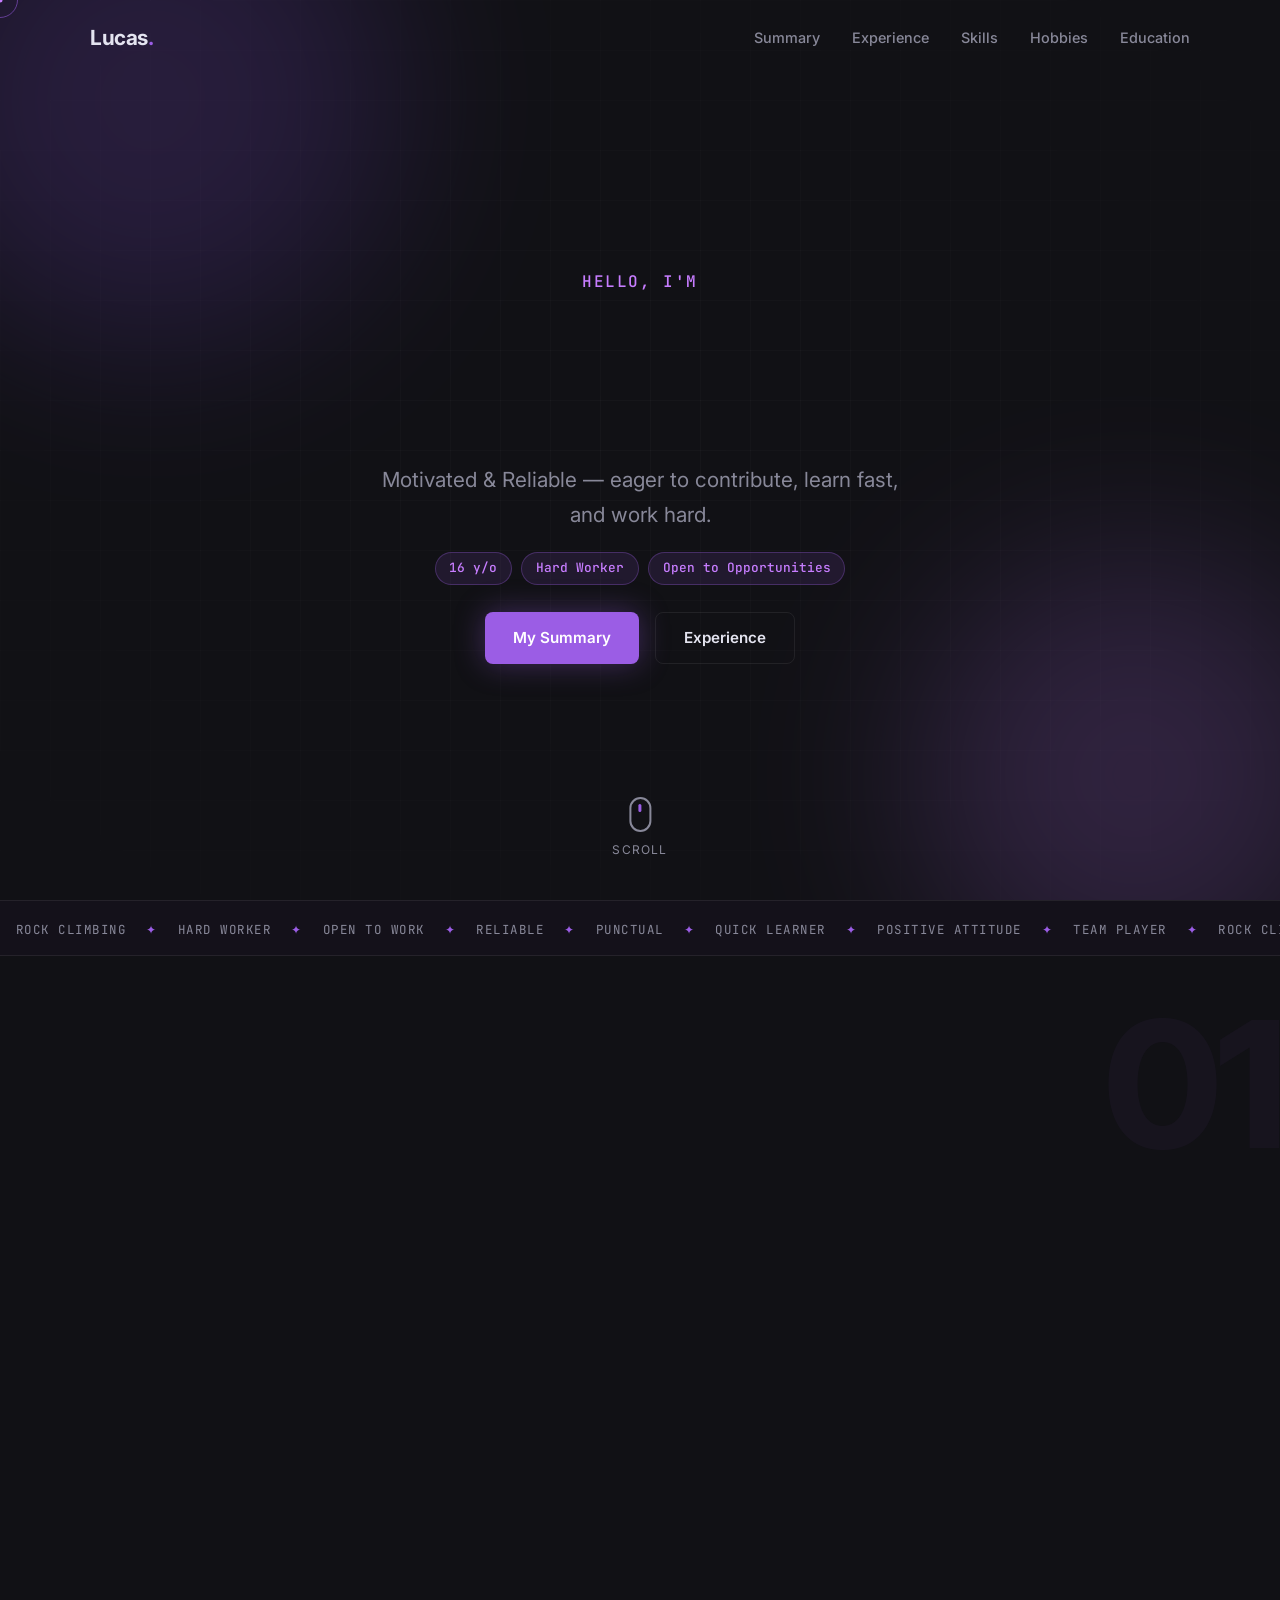
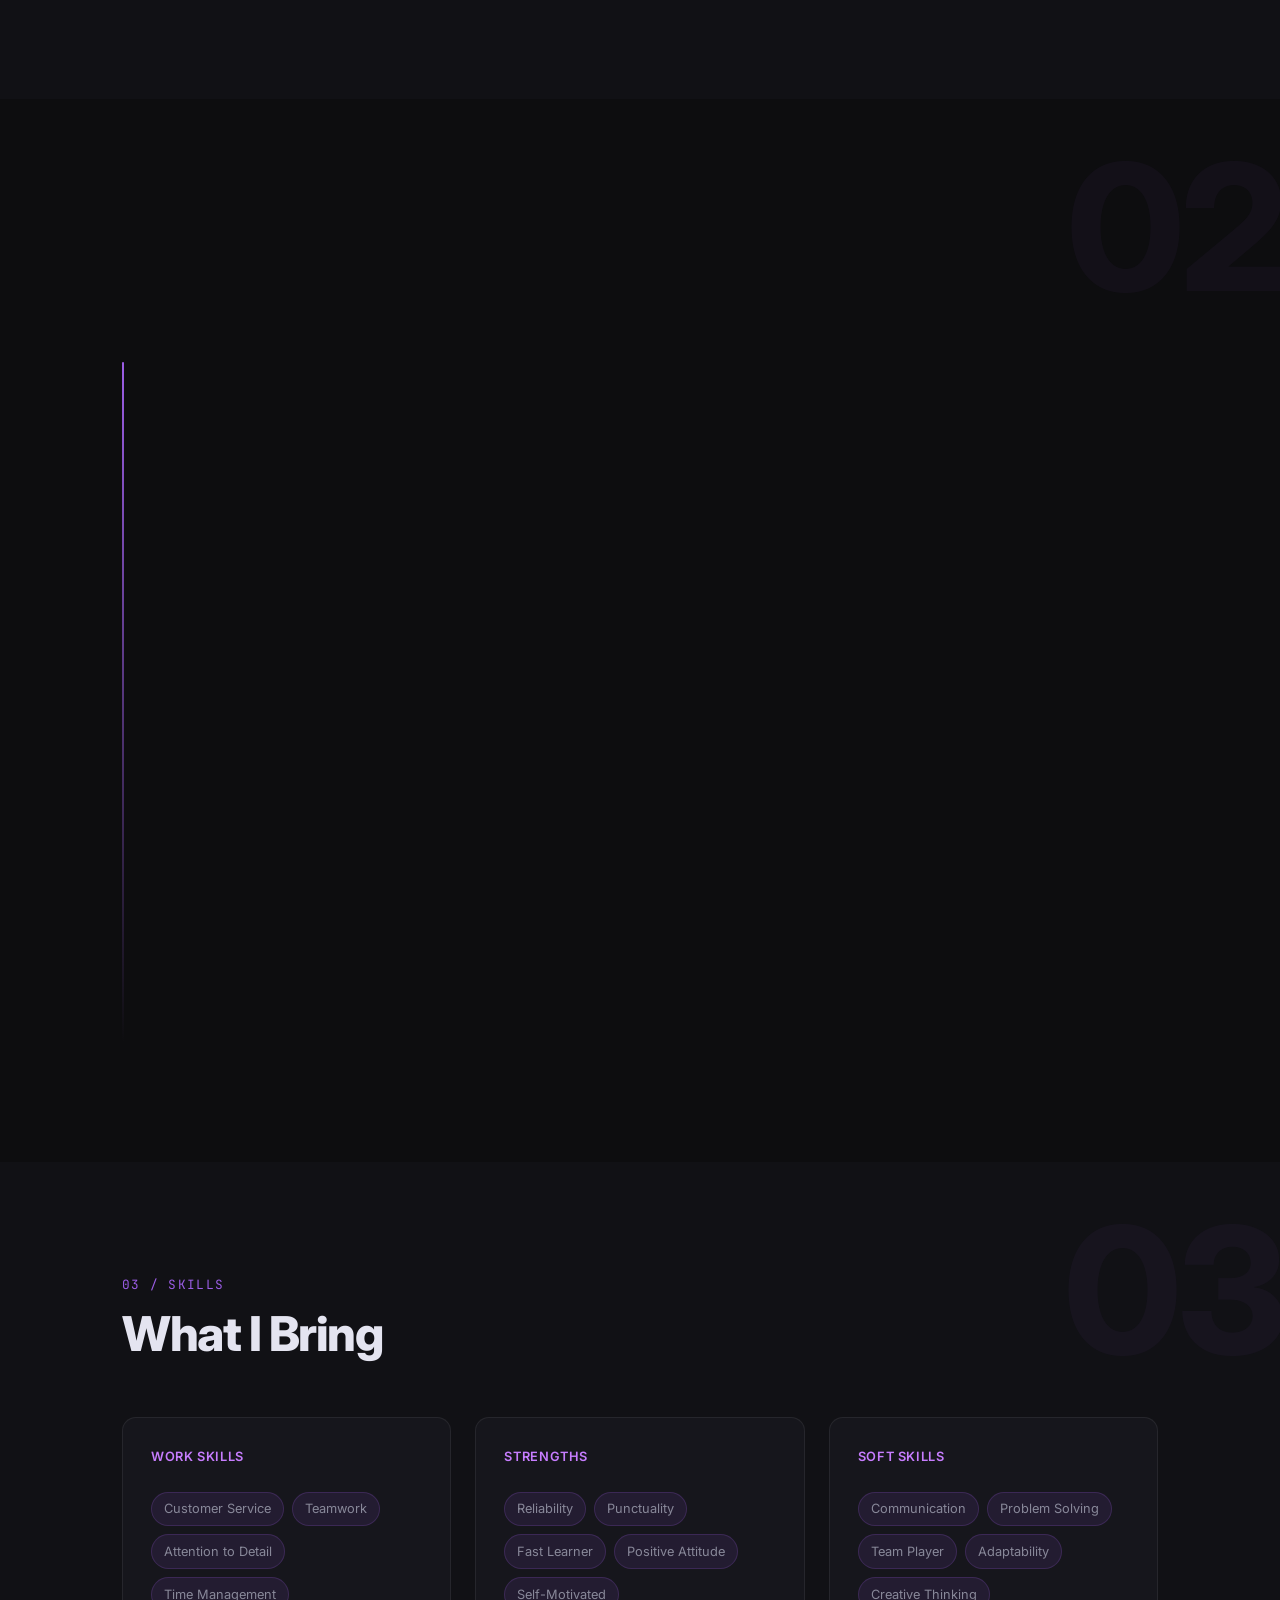
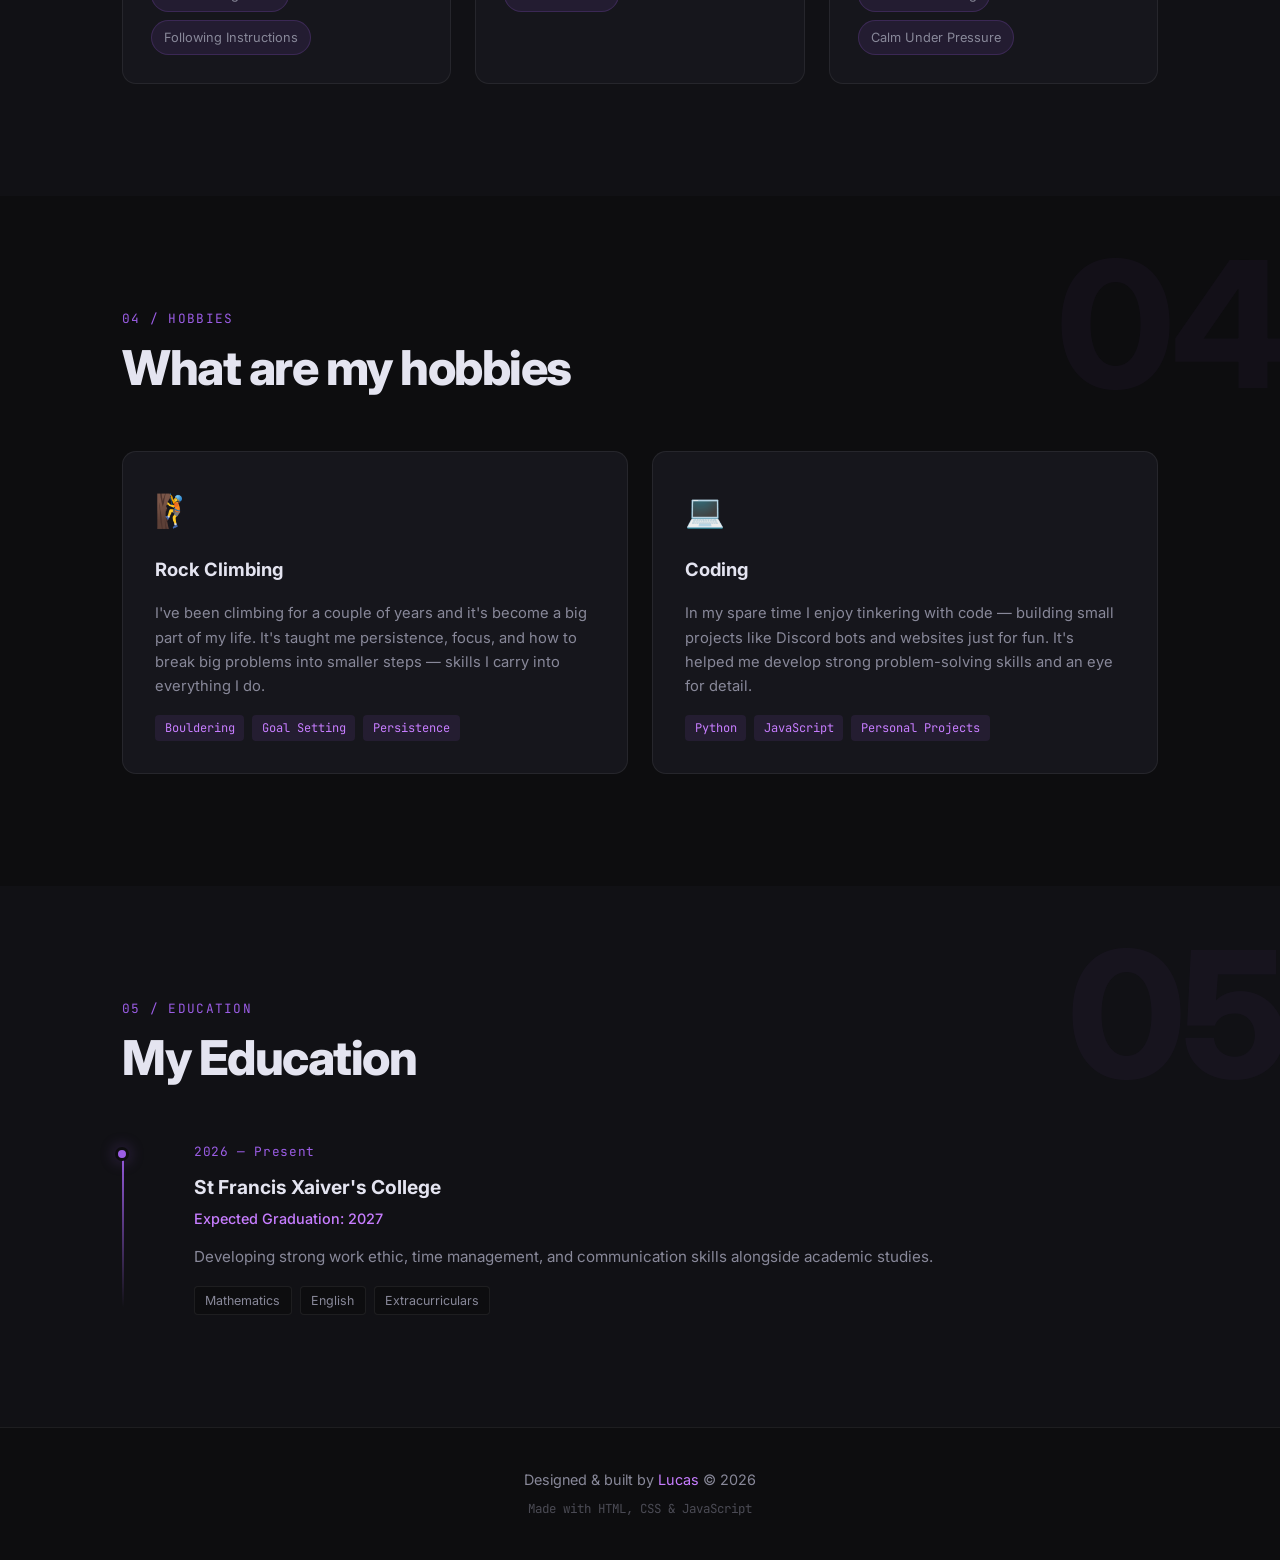
==== commit e546eb93: "changes" ====
--- a/main.html
+++ b/main.html
@@ -31,11 +31,11 @@
     <div class="nav-inner">
       <span class="nav-logo">Lucas<span class="accent">.</span></span>
       <ul class="nav-links">
-        <li><a href="#about">About</a></li>
+        <li><a href="#summary">Summary</a></li>
+        <li><a href="#experience">Experience</a></li>
         <li><a href="#skills">Skills</a></li>
         <li><a href="#projects">Hobbies</a></li>
         <li><a href="#education">Education</a></li>
-        <li><a href="#contact">Contact</a></li>
       </ul>
     </div>
   </nav>
@@ -52,13 +52,13 @@
       <h1 class="hero-name" id="hero-name">Lucas</h1>
       <p class="hero-tagline">Motivated &amp; Reliable — eager to contribute, learn fast, and work hard.</p>
       <div class="hero-badges">
-        <span class="badge">17 y/o</span>
+        <span class="badge">16 y/o</span>
         <span class="badge">Hard Worker</span>
         <span class="badge">Open to Opportunities</span>
       </div>
       <div class="hero-cta">
-        <a href="#about" class="btn btn-primary">About Me</a>
-        <a href="#contact" class="btn btn-ghost">Get in Touch</a>
+        <a href="#summary" class="btn btn-primary">My Summary</a>
+        <a href="#experience" class="btn btn-ghost">Experience</a>
       </div>
     </div>
     <div class="scroll-indicator">
@@ -89,18 +89,18 @@
     </div>
   </div>
 
-  <!-- ABOUT -->
-  <section id="about">
+  <!-- SUMMARY -->
+  <section id="summary">
     <span class="section-num">01</span>
     <div class="container">
       <div class="section-header reveal">
-        <span class="section-tag">01 / About</span>
-        <h2>Who I Am</h2>
+        <span class="section-tag">01 / Summary</span>
+        <h2>Summary</h2>
       </div>
       <div class="about-grid">
         <div class="about-text reveal-left">
-          <p>I'm a 17-year-old high school student looking for my first job. I'm punctual, reliable, and a fast learner who picks up new skills quickly and works well with others.</p>
-          <p>Outside of school, I enjoy rock climbing and tinkering with coding as a hobby. Both have taught me persistence, focus, and how to stay calm under pressure.</p>
+          <p>I'm a motivated 16-year-old high school student seeking my first job. I'm punctual, reliable, and a fast learner — I pick up new skills quickly, follow instructions well, and bring a positive attitude to every team I'm part of.</p>
+          <p>Outside of school I stay active through rock climbing and enjoy tinkering with code as a hobby. Both have sharpened my problem-solving mindset, persistence, and ability to stay calm under pressure.</p>
           <div class="about-stats">
             <div class="stat">
               <span class="stat-number accent-text">✓</span>
@@ -111,7 +111,7 @@
               <span class="stat-label">Rock Climber</span>
             </div>
             <div class="stat">
-              <span class="stat-number accent-text">⚡</span>
+              <span class="stat-number accent-text">🕮</span>
               <span class="stat-label">Quick Learner</span>
             </div>
           </div>
@@ -124,9 +124,9 @@
               <p>Student &amp; First-Time Job Seeker</p>
             </div>
             <ul class="profile-details">
-              <li><span class="detail-icon">📍</span> <span>Your City, Country</span></li>
-              <li><span class="detail-icon">🎓</span> <span>High School Senior</span></li>
-              <li><span class="detail-icon">💼</span> <span>Seeking first job</span></li>
+              <li><span class="detail-icon">📍</span> <span>Newcastle, Australia</span></li>
+              <li><span class="detail-icon">🎓</span> <span>0493 290 109</span></li>
+              <li><span class="detail-icon">💼</span> <span>lucasabrahams@protonmail.com</span></li>
               <li><span class="detail-icon">🌐</span> <span>English (Native)</span></li>
             </ul>
           </div>
@@ -135,12 +135,73 @@
     </div>
   </section>
 
-  <!-- SKILLS -->
-  <section id="skills">
+  <!-- EXPERIENCE -->
+  <section id="experience">
     <span class="section-num">02</span>
     <div class="container">
       <div class="section-header reveal">
-        <span class="section-tag">02 / Skills</span>
+        <span class="section-tag">02 / Experience</span>
+        <h2>My Experience</h2>
+      </div>
+      <div class="timeline">
+
+        <div class="timeline-item reveal-left">
+          <div class="timeline-dot"></div>
+          <div class="timeline-content">
+            <span class="timeline-date">2026</span>
+            <h3>Freelance Developer</h3>
+            <p class="timeline-org">Self-directed</p>
+            <p>Contracted to design, develop, and deploy specialized scripts and game logic, ensuring high-performance code and seamless integration for client-led projects.</p>
+            <div class="timeline-tags">
+              <span>Lua</span>
+              <span>Python</span>
+              <span>Self-Motivated</span>
+            </div>
+          </div>
+        </div>
+
+        
+
+        <div class="timeline-item reveal-left">
+          <div class="timeline-dot"></div>
+          <div class="timeline-content">
+            <span class="timeline-date">2023</span>
+            <h3>SRC Member</h3>
+            <p class="timeline-org">St Pius X</p>
+            <p>Represented my year group on the Student Representative Council, attending meetings and contributing ideas to improve school life. Built confidence in speaking up, collaborating with staff and peers, and taking responsibility for the wider school community.</p>
+            <div class="timeline-tags">
+              <span>Leadership</span>
+              <span>Communication</span>
+              <span>Representation</span>
+            </div>
+          </div>
+        </div>
+
+        <div class="timeline-item reveal-left">
+          <div class="timeline-dot"></div>
+          <div class="timeline-content">
+            <span class="timeline-date">2023</span>
+            <h3>Soccer Referee</h3>
+            <p class="timeline-org">New Lambton Football Club</p>
+            <p>Officiated junior soccer matches, enforcing rules, managing player conduct, and making real-time decisions under pressure. Developed strong communication and conflict-resolution skills while maintaining a calm, authoritative presence on the field.</p>
+            <div class="timeline-tags">
+              <span>Communication</span>
+              <span>Decision Making</span>
+              <span>Conflict Resolution</span>
+            </div>
+          </div>
+        </div>
+
+      </div>
+    </div>
+  </section>
+
+  <!-- SKILLS -->
+  <section id="skills">
+    <span class="section-num">03</span>
+    <div class="container">
+      <div class="section-header reveal">
+        <span class="section-tag">03 / Skills</span>
         <h2>What I Bring</h2>
       </div>
       <div class="skills-grid">
@@ -149,7 +210,6 @@
           <h3>Work Skills</h3>
           <div class="tag-cloud">
             <span class="tag">Customer Service</span>
-            <span class="tag">Cash Handling</span>
             <span class="tag">Teamwork</span>
             <span class="tag">Attention to Detail</span>
             <span class="tag">Time Management</span>
@@ -186,11 +246,11 @@
 
   <!-- HOBBIES -->
   <section id="projects">
-    <span class="section-num">03</span>
+    <span class="section-num">04</span>
     <div class="container">
       <div class="section-header reveal">
-        <span class="section-tag">03 / Hobbies</span>
-        <h2>What I'm Into</h2>
+        <span class="section-tag">04 / Hobbies</span>
+        <h2>What are my hobbies</h2>
       </div>
       <div class="projects-grid">
 
@@ -201,7 +261,7 @@
           <h3>Rock Climbing</h3>
           <p>I've been climbing for a couple of years and it's become a big part of my life. It's taught me persistence, focus, and how to break big problems into smaller steps — skills I carry into everything I do.</p>
           <div class="project-tags">
-            <span>Bouldering</span><span>Top Rope</span><span>Goal Setting</span><span>Persistence</span>
+            <span>Bouldering</span><span>Goal Setting</span><span>Persistence</span>
           </div>
         </div>
 
@@ -209,7 +269,7 @@
           <div class="project-top">
             <div class="project-icon">💻</div>
           </div>
-          <h3>Coding (Hobby)</h3>
+          <h3>Coding</h3>
           <p>In my spare time I enjoy tinkering with code — building small projects like Discord bots and websites just for fun. It's helped me develop strong problem-solving skills and an eye for detail.</p>
           <div class="project-tags">
             <span>Python</span><span>JavaScript</span><span>Personal Projects</span>
@@ -222,20 +282,20 @@
 
   <!-- EDUCATION -->
   <section id="education">
-    <span class="section-num">04</span>
+    <span class="section-num">05</span>
     <div class="container">
       <div class="section-header reveal">
-        <span class="section-tag">04 / Education</span>
-        <h2>My Journey</h2>
+        <span class="section-tag">05 / Education</span>
+        <h2>My Education</h2>
       </div>
       <div class="timeline">
 
         <div class="timeline-item reveal-left">
           <div class="timeline-dot"></div>
           <div class="timeline-content">
-            <span class="timeline-date">2022 — Present</span>
-            <h3>High School</h3>
-            <p class="timeline-org">St Pius Adamstown</p>
+            <span class="timeline-date">2026 — Present</span>
+            <h3>St Francis Xaiver's College</h3>
+            <p class="timeline-org">Expected Graduation: 2027</p>
             <p>Developing strong work ethic, time management, and communication skills alongside academic studies.</p>
             <div class="timeline-tags">
               <span>Mathematics</span>
@@ -245,81 +305,6 @@
           </div>
         </div>
 
-        <div class="timeline-item reveal-left">
-          <div class="timeline-dot"></div>
-          <div class="timeline-content">
-            <span class="timeline-date">2026</span>
-            <h3>Online Business Creation</h3>
-            <p class="timeline-org">St Francis Xaiver's College</p>
-            <p>Pursued online courses and personal projects in my own time as a hobby, demonstrating self-motivation and the ability to learn independently.</p>
-            <div class="timeline-tags">
-              <span>Self-Motivated</span>
-              <span>Independent Learning</span>
-              <span>Hobby</span>
-            </div>
-          </div>
-        </div>
-
-      </div>
-    </div>
-  </section>
-
-  <!-- CONTACT -->
-  <section id="contact">
-    <span class="section-num">05</span>
-    <div class="container">
-      <div class="section-header reveal">
-        <span class="section-tag">05 / Contact</span>
-        <h2>Let's Connect</h2>
-      </div>
-      <div class="contact-grid">
-        <div class="contact-text reveal-left">
-          <p>I'm eager to find my first job and bring my energy, reliability, and positive attitude to a team. Feel free to reach out — I'll get back to you promptly!</p>
-          <div class="contact-links">
-            <a href="mailto:lucasabrahams@protonmail.com" class="contact-link">
-              <div class="contact-icon">
-                <svg viewBox="0 0 24 24" fill="none" stroke="currentColor" stroke-width="2"><path d="M4 4h16c1.1 0 2 .9 2 2v12c0 1.1-.9 2-2 2H4c-1.1 0-2-.9-2-2V6c0-1.1.9-2 2-2z"/><polyline points="22,6 12,13 2,6"/></svg>
-              </div>
-              <div>
-                <span class="contact-label">Email</span>
-                <span class="contact-value">lucasabrahams@protonmail.com</span>
-              </div>
-            </a>
-            <a href="https://github.com/TremendousTips" class="contact-link">
-              <div class="contact-icon">
-                <svg viewBox="0 0 24 24" fill="currentColor"><path d="M12 .297c-6.63 0-12 5.373-12 12 0 5.303 3.438 9.8 8.205 11.385.6.113.82-.258.82-.577 0-.285-.01-1.04-.015-2.04-3.338.724-4.042-1.61-4.042-1.61C4.422 18.07 3.633 17.7 3.633 17.7c-1.087-.744.084-.729.084-.729 1.205.084 1.838 1.236 1.838 1.236 1.07 1.835 2.809 1.305 3.495.998.108-.776.417-1.305.76-1.605-2.665-.3-5.466-1.332-5.466-5.93 0-1.31.465-2.38 1.235-3.22-.135-.303-.54-1.523.105-3.176 0 0 1.005-.322 3.3 1.23.96-.267 1.98-.399 3-.405 1.02.006 2.04.138 3 .405 2.28-1.552 3.285-1.23 3.285-1.23.645 1.653.24 2.873.12 3.176.765.84 1.23 1.91 1.23 3.22 0 4.61-2.805 5.625-5.475 5.92.42.36.81 1.096.81 2.22 0 1.606-.015 2.896-.015 3.286 0 .315.21.69.825.57C20.565 22.092 24 17.592 24 12.297c0-6.627-5.373-12-12-12"/></svg>
-              </div>
-              <div>
-                <span class="contact-label">GitHub</span>
-                <span class="contact-value">github.com/lucas</span>
-              </div>
-            </a>
-            <a href="https://linkedin.com/" class="contact-link">
-              <div class="contact-icon">
-                <svg viewBox="0 0 24 24" fill="currentColor"><path d="M20.447 20.452h-3.554v-5.569c0-1.328-.027-3.037-1.852-3.037-1.853 0-2.136 1.445-2.136 2.939v5.667H9.351V9h3.414v1.561h.046c.477-.9 1.637-1.85 3.37-1.85 3.601 0 4.267 2.37 4.267 5.455v6.286zM5.337 7.433a2.062 2.062 0 01-2.063-2.065 2.064 2.064 0 112.063 2.065zm1.782 13.019H3.555V9h3.564v11.452zM22.225 0H1.771C.792 0 0 .774 0 1.729v20.542C0 23.227.792 24 1.771 24h20.451C23.2 24 24 23.227 24 22.271V1.729C24 .774 23.2 0 22.222 0h.003z"/></svg>
-              </div>
-              <div>
-                <span class="contact-label">LinkedIn</span>
-                <span class="contact-value">linkedin.com/in/lucas</span>
-              </div>
-            </a>
-          </div>
-        </div>
-        <form class="contact-form reveal-right" onsubmit="handleSubmit(event)">
-          <div class="form-group">
-            <label for="name">Name</label>
-            <input type="text" id="name" placeholder="Your name" required />
-          </div>
-          <div class="form-group">
-            <label for="email">Email</label>
-            <input type="email" id="email" placeholder="your@email.com" required />
-          </div>
-          <div class="form-group">
-            <label for="message">Message</label>
-            <textarea id="message" rows="4" placeholder="What's on your mind?" required></textarea>
-          </div>
-          <button type="submit" class="btn btn-primary btn-full">Send Message</button>
-        </form>
       </div>
     </div>
   </section>
@@ -491,7 +476,7 @@
       requestAnimationFrame(animateCursorRing);
     })();
 
-    document.querySelectorAll('a, button, .skill-category, .project-card, .contact-link, .badge').forEach(el => {
+    document.querySelectorAll('a, button, .skill-category, .project-card, .badge').forEach(el => {
       el.addEventListener('mouseenter', () => document.body.classList.add('cursor-hover'));
       el.addEventListener('mouseleave', () => document.body.classList.remove('cursor-hover'));
     });
@@ -511,16 +496,6 @@
       });
     });
 
-    // ============================================================
-    // FORM HANDLER
-    // ============================================================
-    function handleSubmit(e) {
-      e.preventDefault();
-      const btn = e.target.querySelector('button');
-      btn.textContent = 'Sent!';
-      btn.style.background = 'var(--accent)';
-      setTimeout(() => { btn.textContent = 'Send Message'; btn.style.background = ''; }, 3000);
-    }
   </script>
 </body>
 </html>
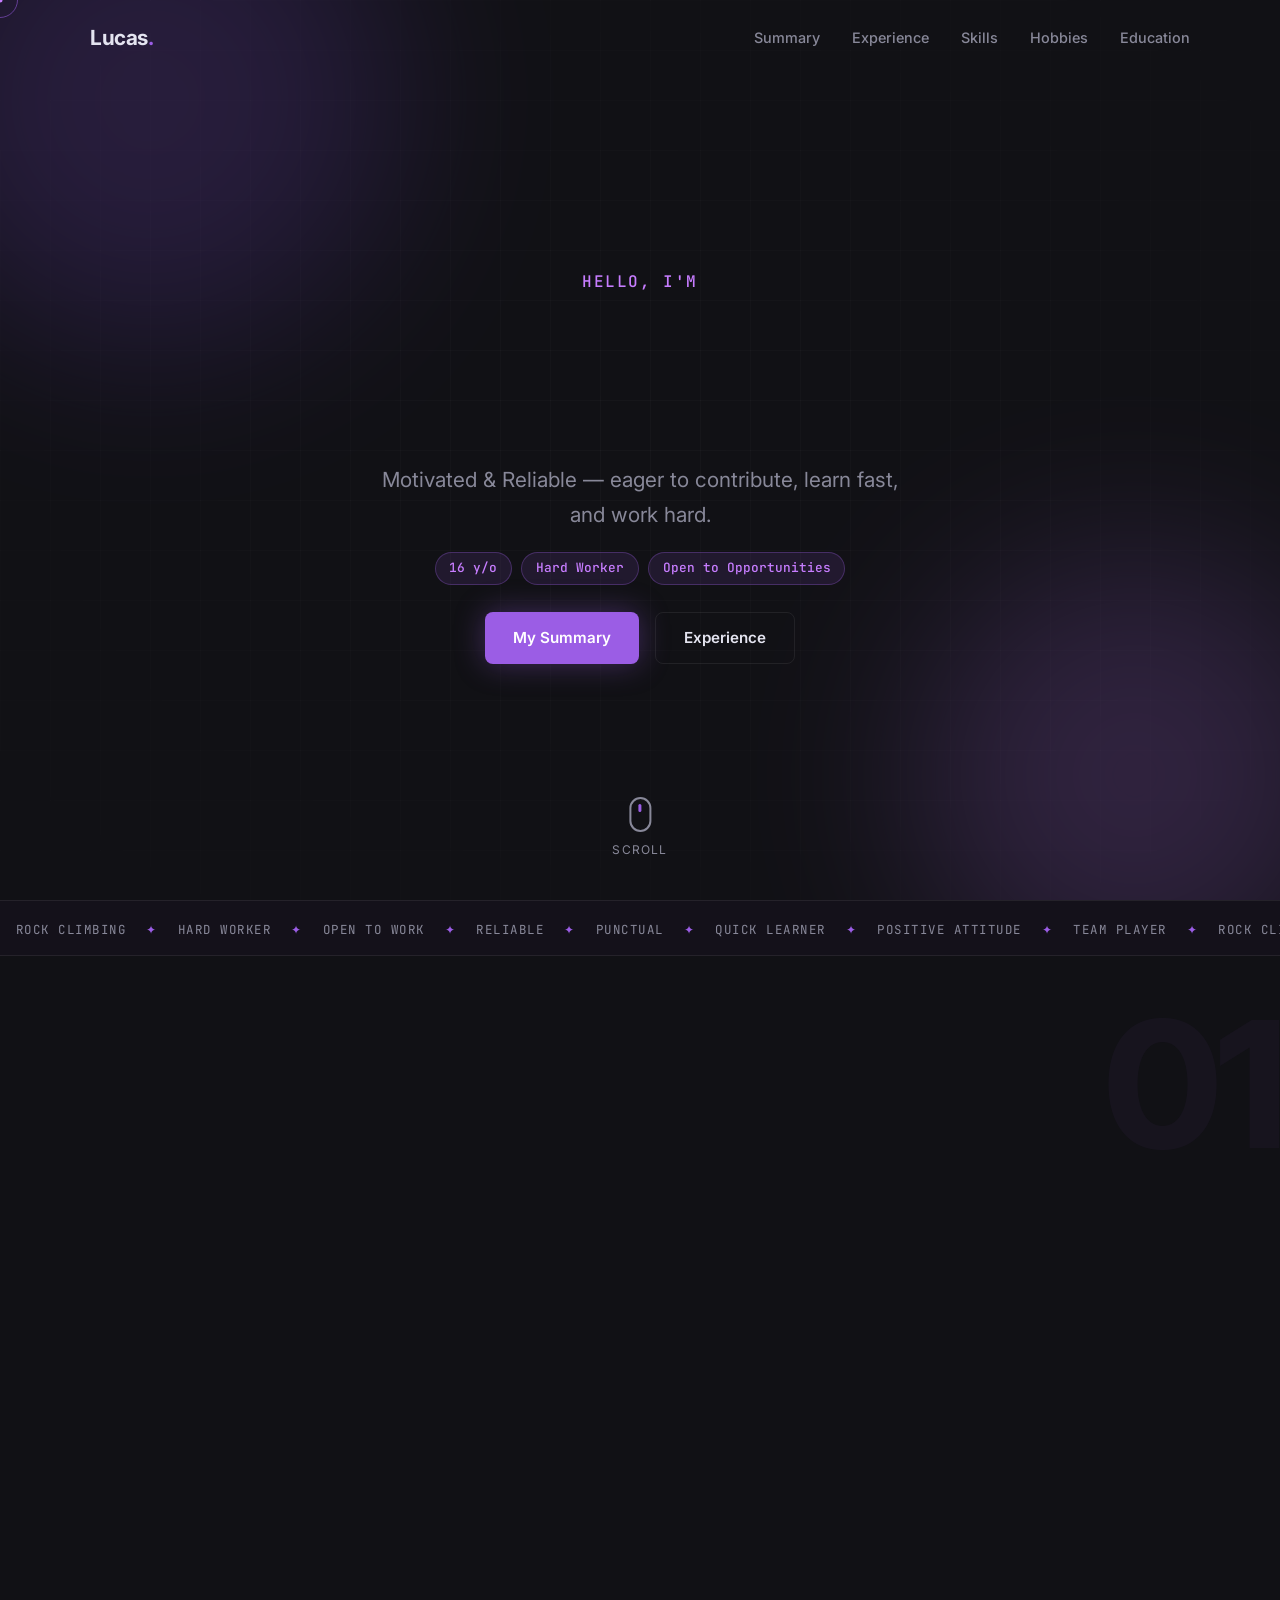
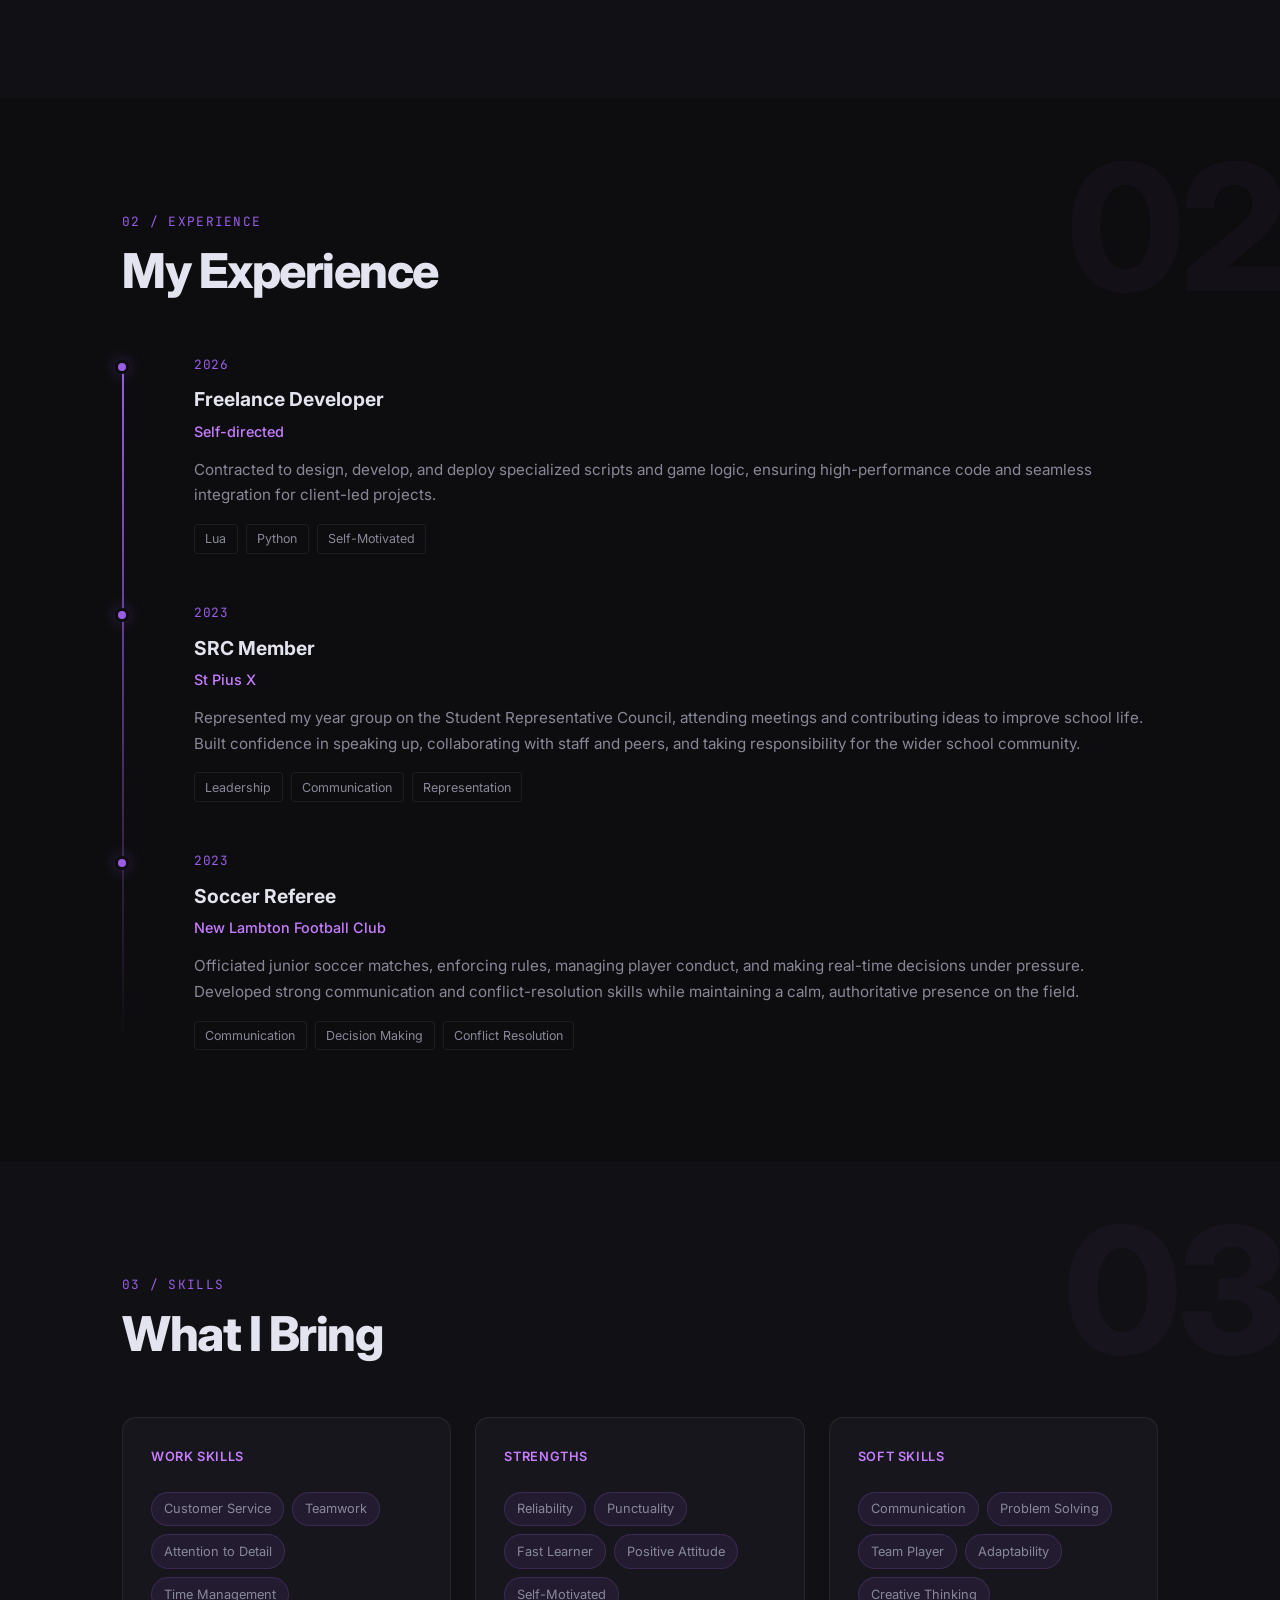
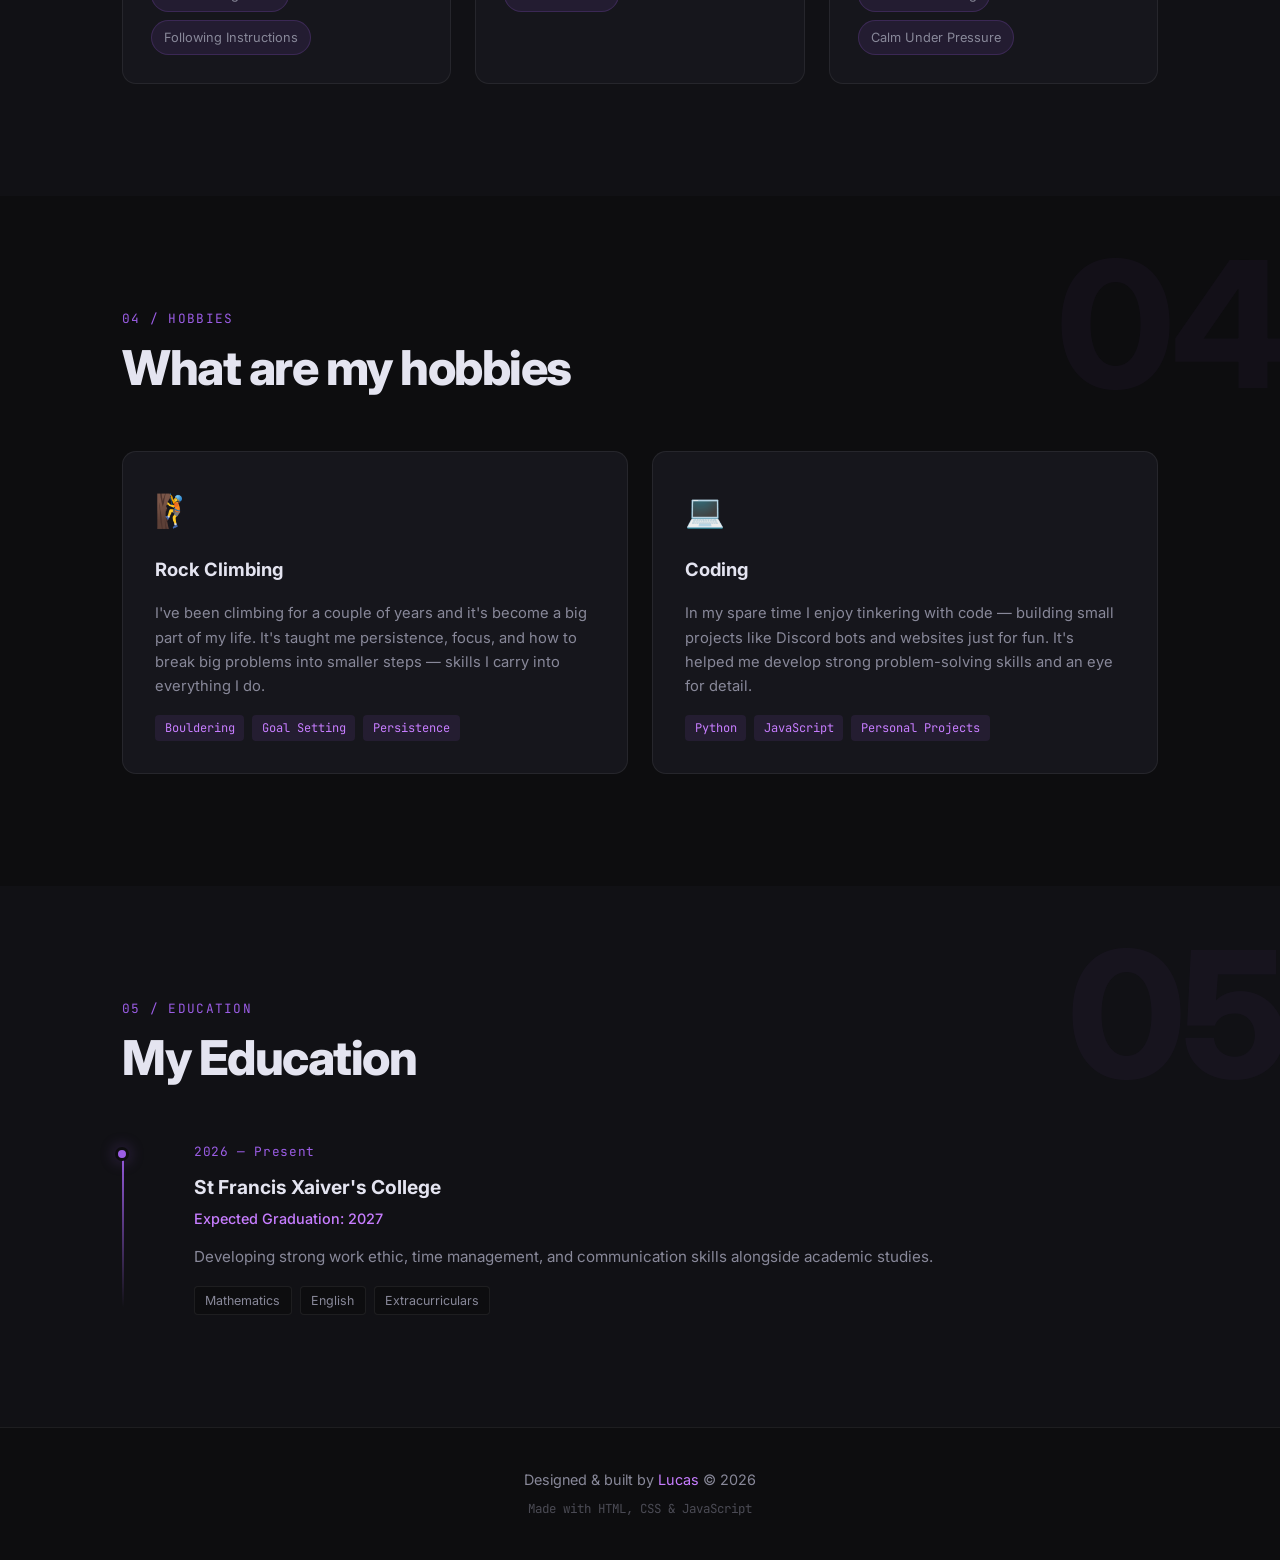
==== commit 901c07e0: "Added lastname" ====
--- a/main.html
+++ b/main.html
@@ -49,7 +49,7 @@
     </div>
     <div class="hero-content">
       <p class="hero-eyebrow">Hello, I'm</p>
-      <h1 class="hero-name" id="hero-name">Lucas</h1>
+      <h1 class="hero-name" id="hero-name">Lucas Abrahams</h1>
       <p class="hero-tagline">Motivated &amp; Reliable — eager to contribute, learn fast, and work hard.</p>
       <div class="hero-badges">
         <span class="badge">16 y/o</span>
@@ -120,7 +120,7 @@
           <div class="card-inner">
             <div class="profile-avatar">L</div>
             <div class="profile-info">
-              <h3>Lucas</h3>
+              <h3>Lucas Abrahams</h3>
               <p>Student &amp; First-Time Job Seeker</p>
             </div>
             <ul class="profile-details">
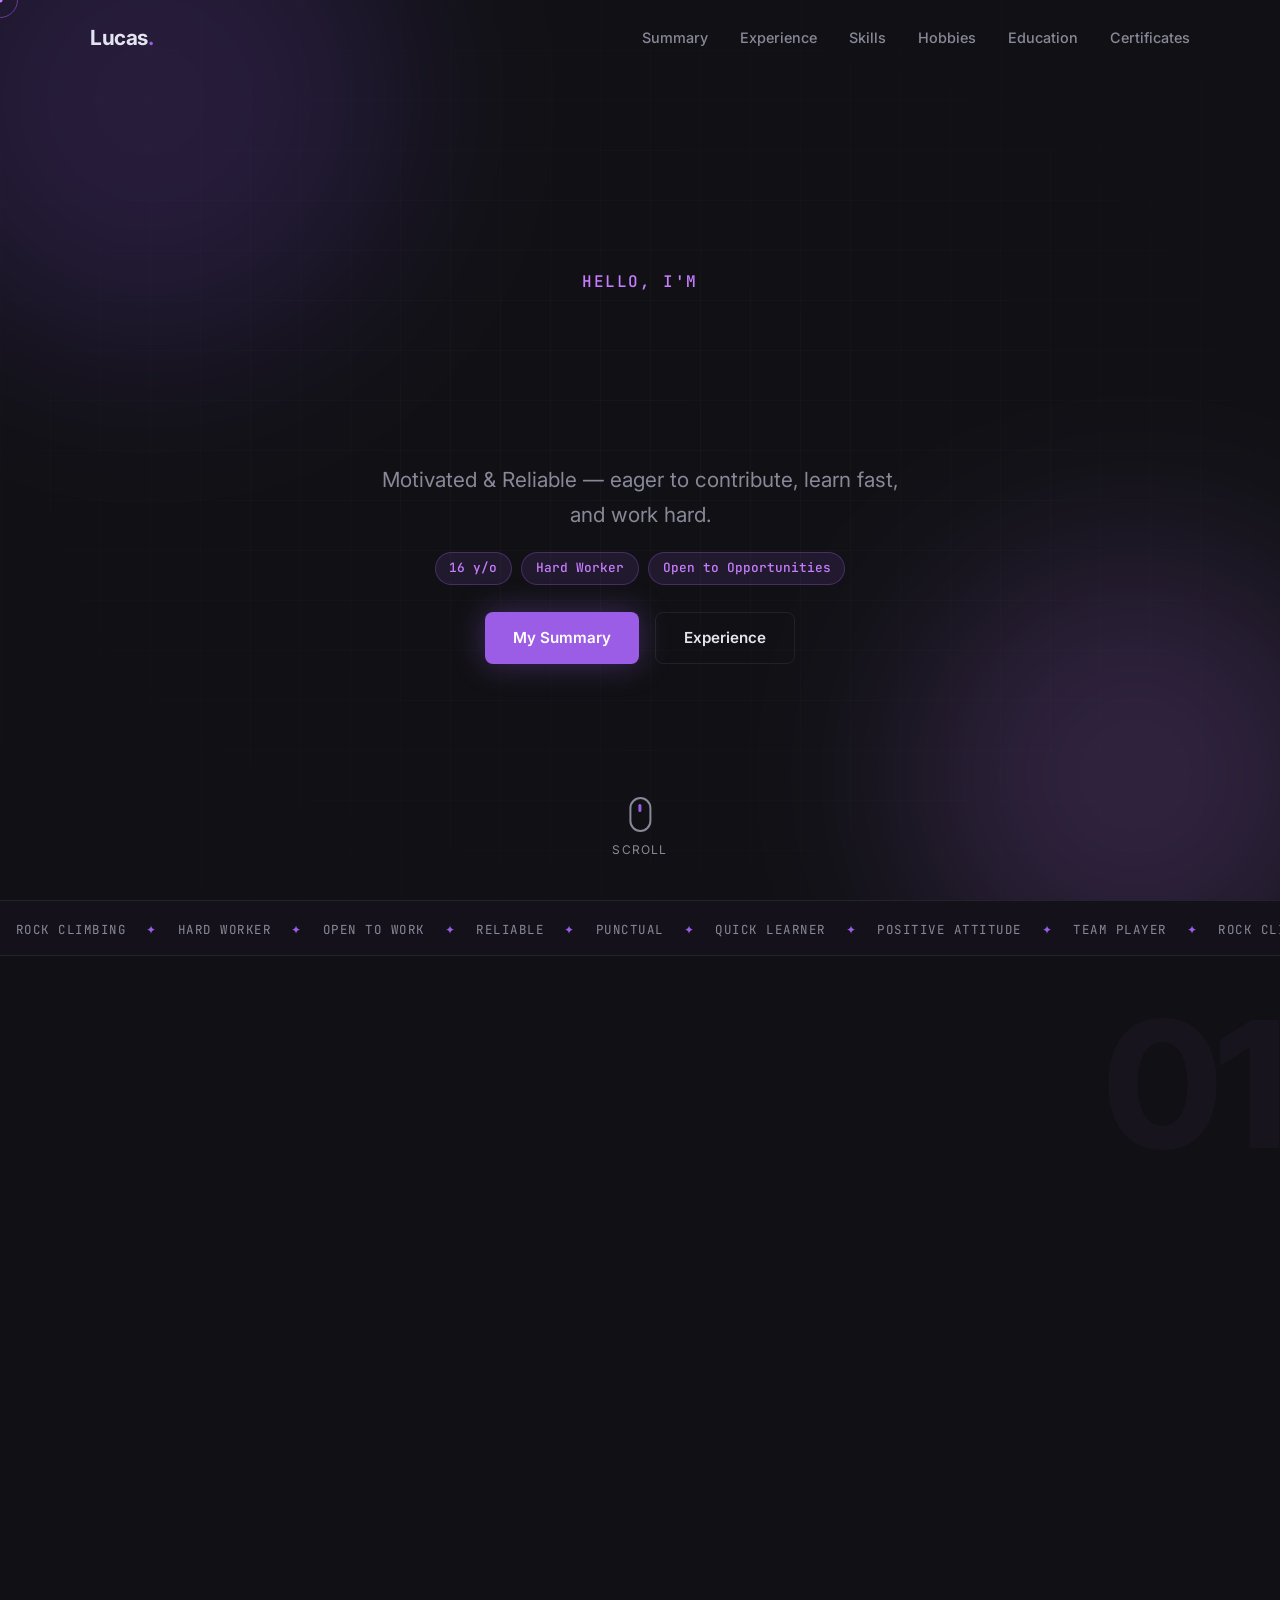
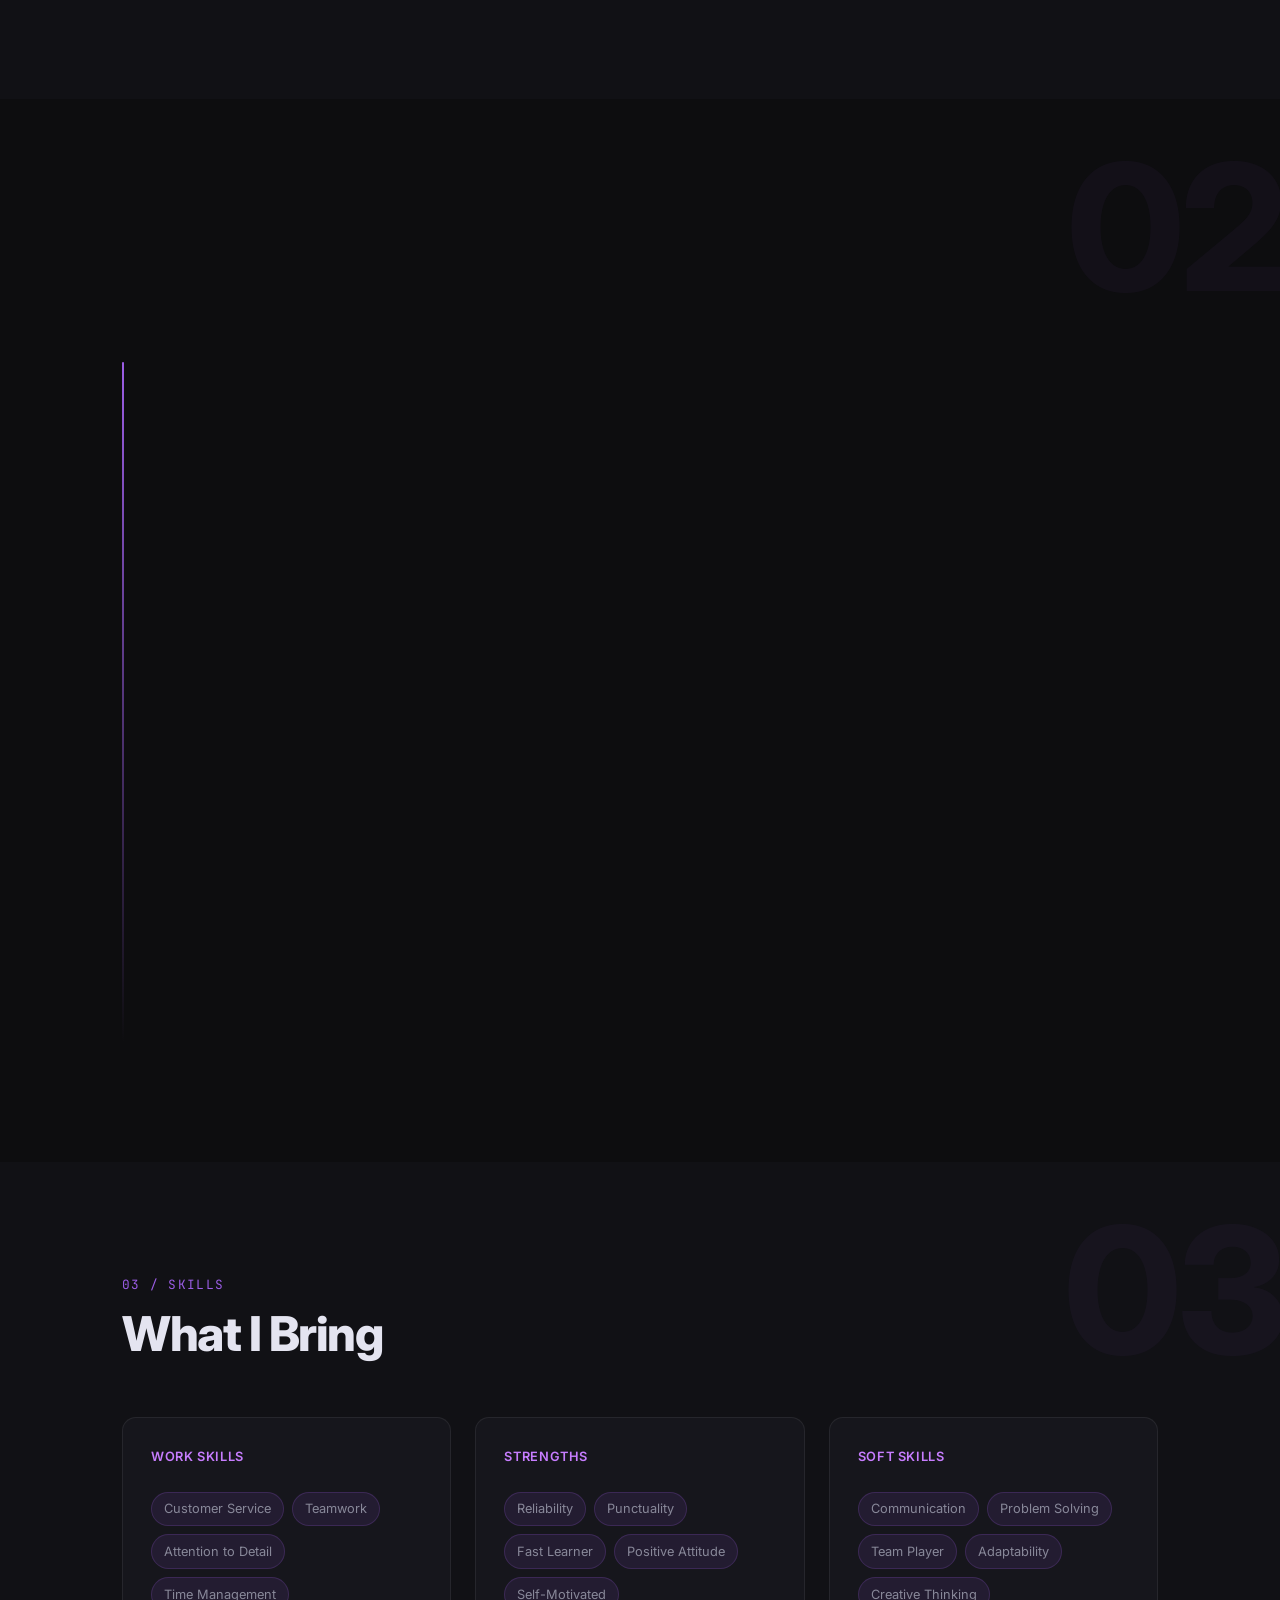
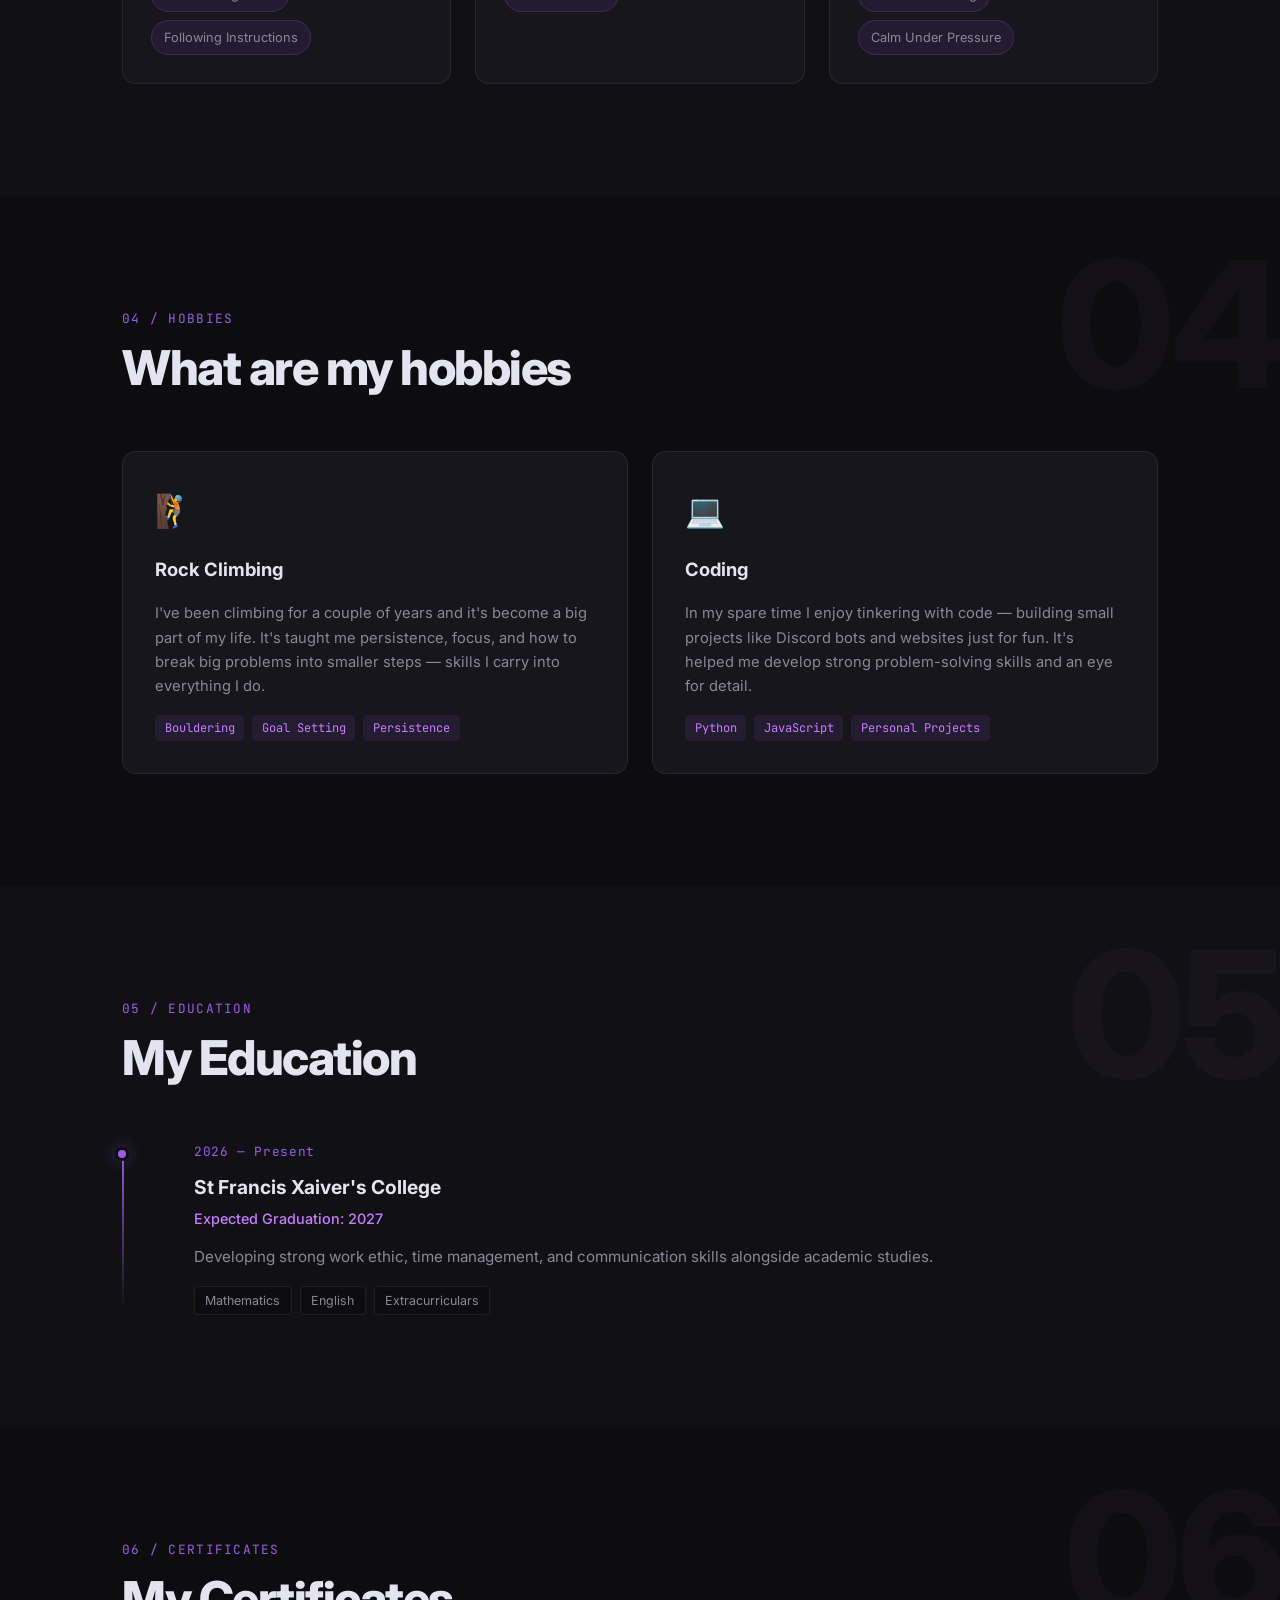
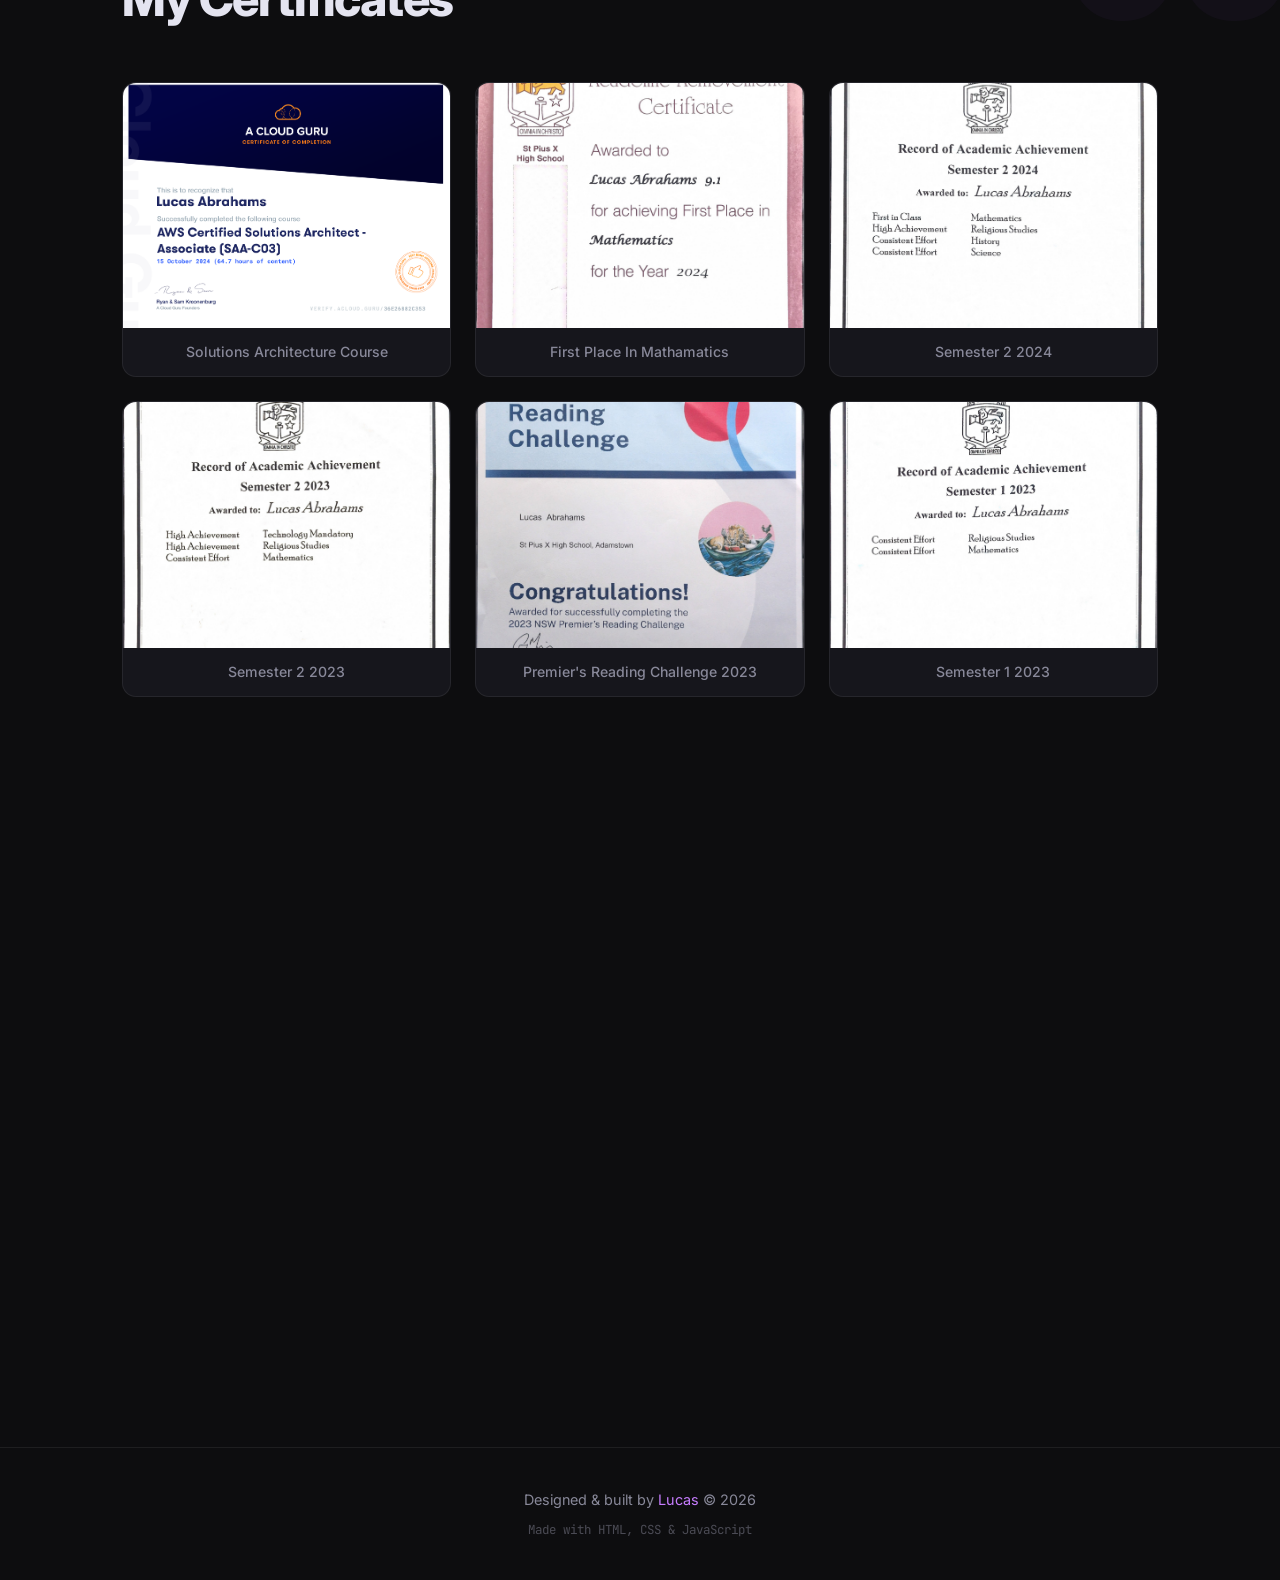
==== commit a7be93cd: "Added Certificates" ====
--- a/main.html
+++ b/main.html
@@ -36,6 +36,7 @@
         <li><a href="#skills">Skills</a></li>
         <li><a href="#projects">Hobbies</a></li>
         <li><a href="#education">Education</a></li>
+        <li><a href="#certificates">Certificates</a></li>
       </ul>
     </div>
   </nav>
@@ -308,6 +309,126 @@
       </div>
     </div>
   </section>
+
+  <!-- CERTIFICATES -->
+  <section id="certificates">
+    <span class="section-num">06</span>
+    <div class="container">
+      <div class="section-header reveal">
+        <span class="section-tag">06 / Certificates</span>
+        <h2>My Certificates</h2>
+      </div>
+      <div class="certs-grid">
+
+        <div class="cert-card reveal" onclick="openLightbox(this)">
+          <div class="cert-img-wrap">
+            <img src="images/SACloudGuru.png" alt="Certificate 1" loading="lazy" />
+            <div class="cert-overlay">
+              <span class="cert-zoom-icon">&#x2B0C;</span>
+            </div>
+          </div>
+          <p class="cert-label">Solutions Architecture Course</p>
+        </div>
+
+        <div class="cert-card reveal" onclick="openLightbox(this)">
+          <div class="cert-img-wrap">
+            <img src="images/MAIN1.jpg" alt="Certificate 2" loading="lazy" />
+            <div class="cert-overlay">
+              <span class="cert-zoom-icon">&#x2B0C;</span>
+            </div>
+          </div>
+          <p class="cert-label">First Place In Mathamatics</p>
+        </div>
+
+        <div class="cert-card reveal" onclick="openLightbox(this)">
+          <div class="cert-img-wrap">
+            <img src="images/School1.jpg" alt="Certificate 3" loading="lazy" />
+            <div class="cert-overlay">
+              <span class="cert-zoom-icon">&#x2B0C;</span>
+            </div>
+          </div>
+          <p class="cert-label">Semester 2 2024</p>
+        </div>
+
+        <div class="cert-card reveal" onclick="openLightbox(this)">
+          <div class="cert-img-wrap">
+            <img src="images/School5.jpg" alt="Certificate 3" loading="lazy" />
+            <div class="cert-overlay">
+              <span class="cert-zoom-icon">&#x2B0C;</span>
+            </div>
+          </div>
+          <p class="cert-label">Semester 2 2023</p>
+        </div>
+
+        <div class="cert-card reveal" onclick="openLightbox(this)">
+          <div class="cert-img-wrap">
+            <img src="images/School8.jpg" alt="Certificate 3" loading="lazy" />
+            <div class="cert-overlay">
+              <span class="cert-zoom-icon">&#x2B0C;</span>
+            </div>
+          </div>
+          <p class="cert-label">Premier's Reading Challenge 2023</p>
+        </div>
+
+        <div class="cert-card reveal" onclick="openLightbox(this)">
+          <div class="cert-img-wrap">
+            <img src="images/School3.jpg" alt="Certificate 3" loading="lazy" />
+            <div class="cert-overlay">
+              <span class="cert-zoom-icon">&#x2B0C;</span>
+            </div>
+          </div>
+          <p class="cert-label">Semester 1 2023</p>
+        </div>
+
+        <div class="cert-card reveal" onclick="openLightbox(this)">
+          <div class="cert-img-wrap">
+            <img src="images/School2.jpg" alt="Certificate 3" loading="lazy" />
+            <div class="cert-overlay">
+              <span class="cert-zoom-icon">&#x2B0C;</span>
+            </div>
+          </div>
+          <p class="cert-label">Semester 2 2022</p>
+        </div>
+
+        <div class="cert-card reveal" onclick="openLightbox(this)">
+          <div class="cert-img-wrap">
+            <img src="images/School7.jpg" alt="Certificate 3" loading="lazy" />
+            <div class="cert-overlay">
+              <span class="cert-zoom-icon">&#x2B0C;</span>
+            </div>
+          </div>
+          <p class="cert-label">Write a book 2022</p>
+        </div>
+
+        <div class="cert-card reveal" onclick="openLightbox(this)">
+          <div class="cert-img-wrap">
+            <img src="images/School6.jpg" alt="Certificate 3" loading="lazy" />
+            <div class="cert-overlay">
+              <span class="cert-zoom-icon">&#x2B0C;</span>
+            </div>
+          </div>
+          <p class="cert-label">Semester 1 2022</p>
+        </div>
+
+        <div class="cert-card reveal" onclick="openLightbox(this)">
+          <div class="cert-img-wrap">
+            <img src="images/School4.jpg" alt="Certificate 3" loading="lazy" />
+            <div class="cert-overlay">
+              <span class="cert-zoom-icon">&#x2B0C;</span>
+            </div>
+          </div>
+          <p class="cert-label">SRC Certificate</p>
+        </div>
+
+      </div>
+    </div>
+  </section>
+
+  <!-- LIGHTBOX -->
+  <div id="lightbox" onclick="closeLightbox()">
+    <button class="lightbox-close" onclick="closeLightbox()">&#x2715;</button>
+    <img id="lightbox-img" src="" alt="" />
+  </div>
 
   <!-- FOOTER -->
   <footer>
@@ -476,10 +597,33 @@
       requestAnimationFrame(animateCursorRing);
     })();
 
-    document.querySelectorAll('a, button, .skill-category, .project-card, .badge').forEach(el => {
+    document.querySelectorAll('a, button, .skill-category, .project-card, .badge, .cert-card').forEach(el => {
       el.addEventListener('mouseenter', () => document.body.classList.add('cursor-hover'));
       el.addEventListener('mouseleave', () => document.body.classList.remove('cursor-hover'));
     });
+
+    // ============================================================
+    // LIGHTBOX
+    // ============================================================
+    function openLightbox(card) {
+      const img = card.querySelector('img');
+      const lb = document.getElementById('lightbox');
+      document.getElementById('lightbox-img').src = img.src;
+      document.getElementById('lightbox-img').alt = img.alt;
+      lb.classList.add('open');
+      document.body.style.overflow = 'hidden';
+    }
+
+    function closeLightbox() {
+      document.getElementById('lightbox').classList.remove('open');
+      document.body.style.overflow = '';
+    }
+
+    document.addEventListener('keydown', e => {
+      if (e.key === 'Escape') closeLightbox();
+    });
+
+    document.getElementById('lightbox-img').addEventListener('click', e => e.stopPropagation());
 
     // ============================================================
     // CARD 3D TILT
--- a/style.css
+++ b/style.css
@@ -1112,6 +1112,147 @@
 }
 
 /* ============================================
+   CERTIFICATES
+   ============================================ */
+.certs-grid {
+  display: grid;
+  grid-template-columns: repeat(3, 1fr);
+  gap: 1.5rem;
+}
+
+.cert-card {
+  background: var(--bg-card);
+  border: 1px solid var(--border);
+  border-radius: var(--radius);
+  overflow: hidden;
+  cursor: pointer;
+  transition: border-color var(--transition), transform var(--transition), box-shadow var(--transition);
+}
+
+.cert-card:hover {
+  border-color: rgba(155, 93, 229, 0.4);
+  transform: translateY(-6px);
+  box-shadow: 0 20px 60px rgba(0,0,0,0.4), 0 0 40px var(--accent-glow);
+}
+
+.cert-img-wrap {
+  position: relative;
+  overflow: hidden;
+  aspect-ratio: 4/3;
+  background: var(--bg-2);
+}
+
+.cert-img-wrap img {
+  width: 100%;
+  height: 100%;
+  object-fit: cover;
+  display: block;
+  transition: transform 0.4s ease;
+}
+
+.cert-card:hover .cert-img-wrap img {
+  transform: scale(1.04);
+}
+
+.cert-overlay {
+  position: absolute;
+  inset: 0;
+  background: rgba(155, 93, 229, 0.18);
+  display: flex;
+  align-items: center;
+  justify-content: center;
+  opacity: 0;
+  transition: opacity var(--transition);
+}
+
+.cert-card:hover .cert-overlay {
+  opacity: 1;
+}
+
+.cert-zoom-icon {
+  font-size: 2rem;
+  color: #fff;
+  filter: drop-shadow(0 2px 8px rgba(0,0,0,0.5));
+}
+
+.cert-label {
+  padding: 0.75rem 1rem;
+  font-size: 0.88rem;
+  font-weight: 500;
+  color: var(--text-muted);
+  text-align: center;
+}
+
+@media (max-width: 900px) {
+  .certs-grid { grid-template-columns: repeat(2, 1fr); }
+}
+
+@media (max-width: 600px) {
+  .certs-grid { grid-template-columns: 1fr; }
+}
+
+/* ============================================
+   LIGHTBOX
+   ============================================ */
+#lightbox {
+  position: fixed;
+  inset: 0;
+  z-index: 9990;
+  background: rgba(0, 0, 0, 0.88);
+  backdrop-filter: blur(12px);
+  display: flex;
+  align-items: center;
+  justify-content: center;
+  padding: 2rem;
+  opacity: 0;
+  pointer-events: none;
+  transition: opacity 0.3s ease;
+}
+
+#lightbox.open {
+  opacity: 1;
+  pointer-events: all;
+}
+
+#lightbox-img {
+  max-width: 90vw;
+  max-height: 88vh;
+  border-radius: var(--radius);
+  box-shadow: 0 30px 100px rgba(0,0,0,0.7), 0 0 60px var(--accent-glow);
+  transform: scale(0.92);
+  transition: transform 0.35s cubic-bezier(0.16, 1, 0.3, 1);
+}
+
+#lightbox.open #lightbox-img {
+  transform: scale(1);
+}
+
+.lightbox-close {
+  position: absolute;
+  top: 1.25rem;
+  right: 1.5rem;
+  background: rgba(255,255,255,0.08);
+  border: 1px solid var(--border);
+  color: var(--text);
+  font-size: 1.2rem;
+  width: 40px;
+  height: 40px;
+  border-radius: 50%;
+  cursor: pointer;
+  display: flex;
+  align-items: center;
+  justify-content: center;
+  transition: all var(--transition);
+  z-index: 1;
+}
+
+.lightbox-close:hover {
+  background: rgba(155, 93, 229, 0.2);
+  border-color: var(--accent);
+  color: var(--accent-2);
+}
+
+/* ============================================
    TIMELINE DOT PULSE
    ============================================ */
 @keyframes dot-pulse {
